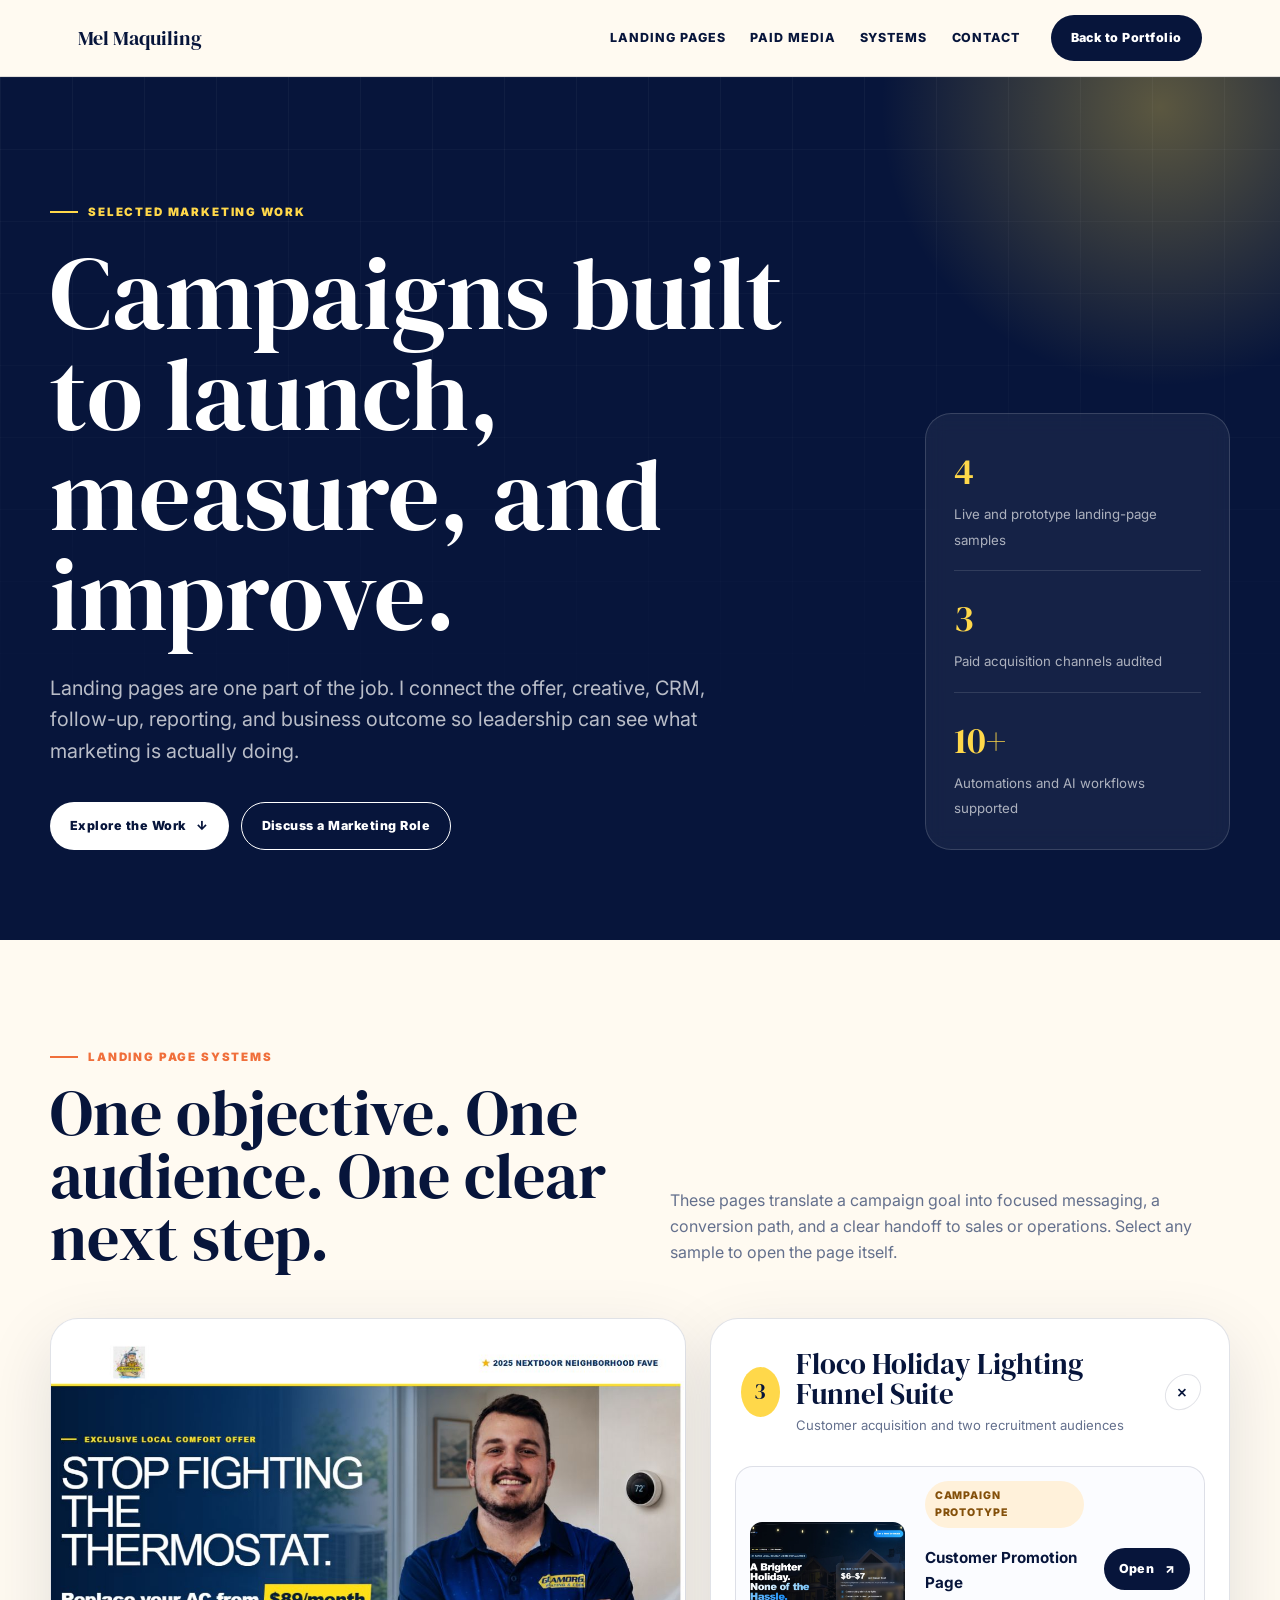
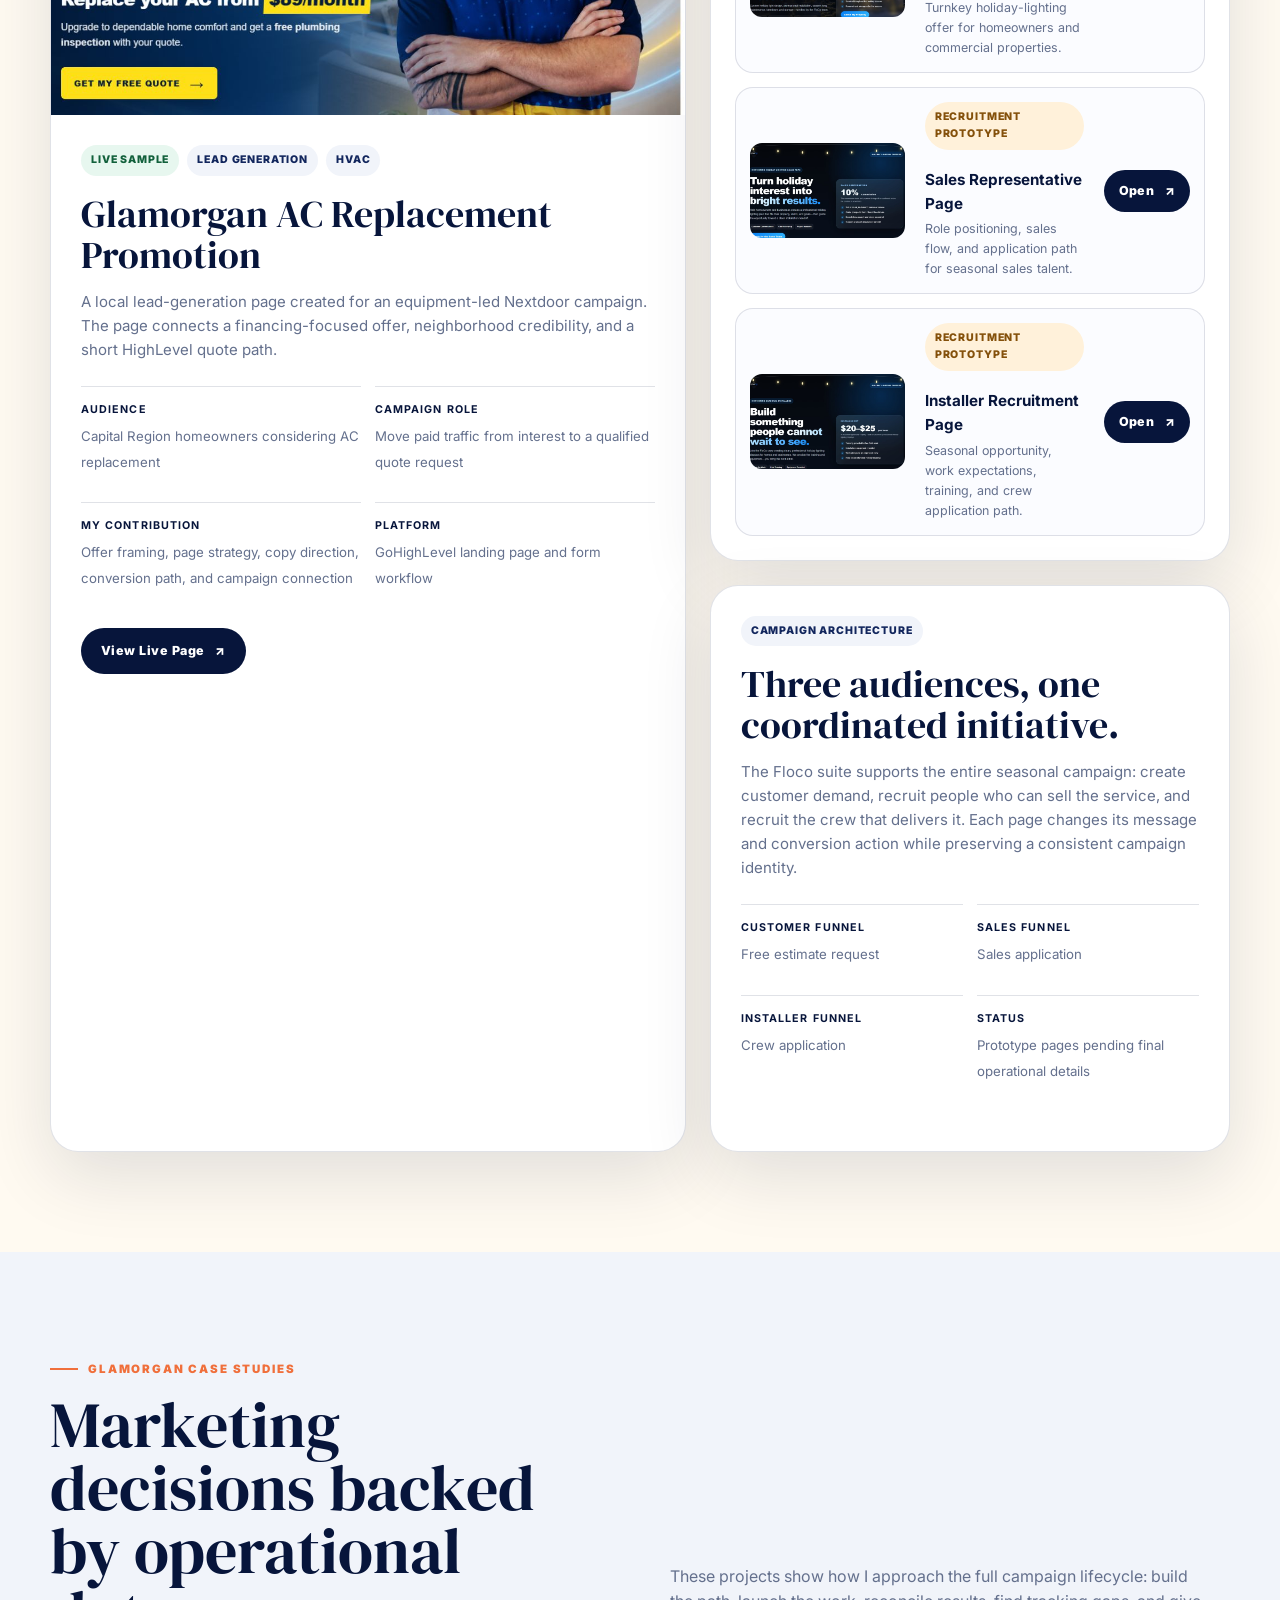
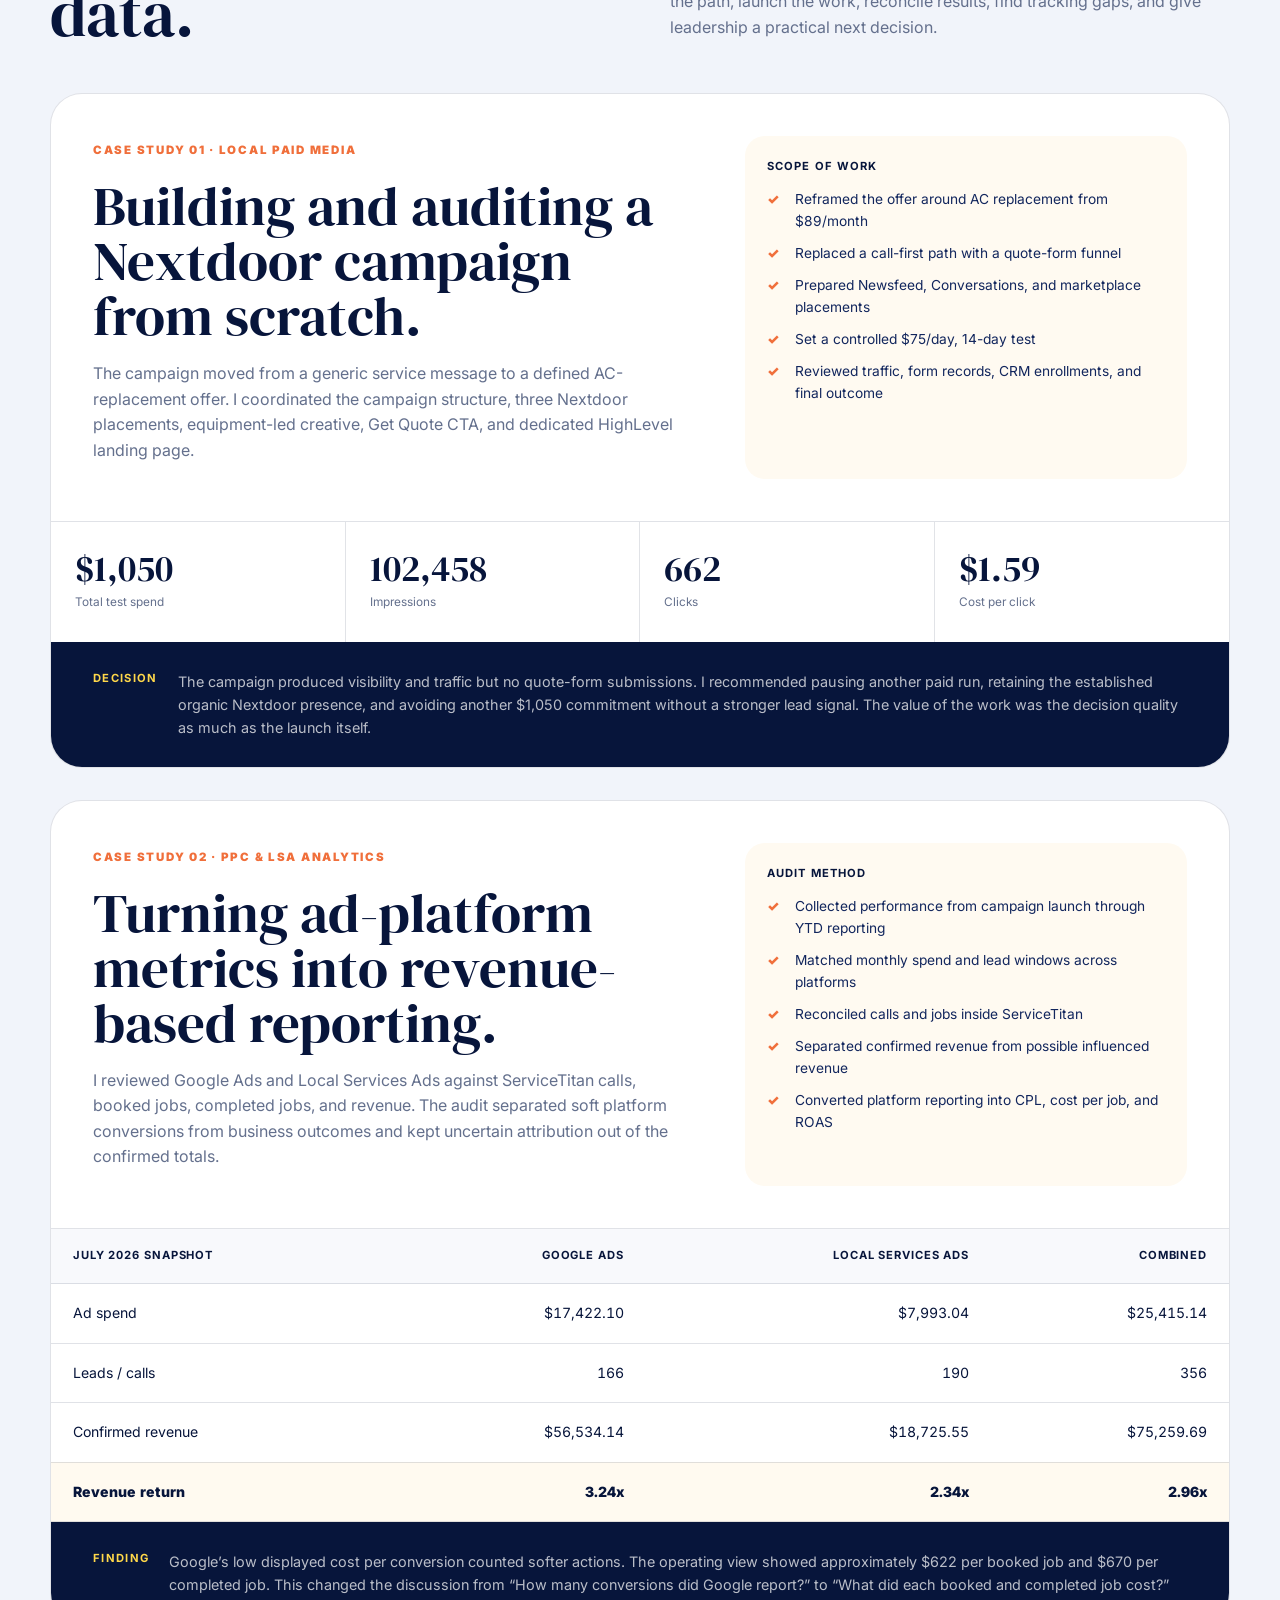
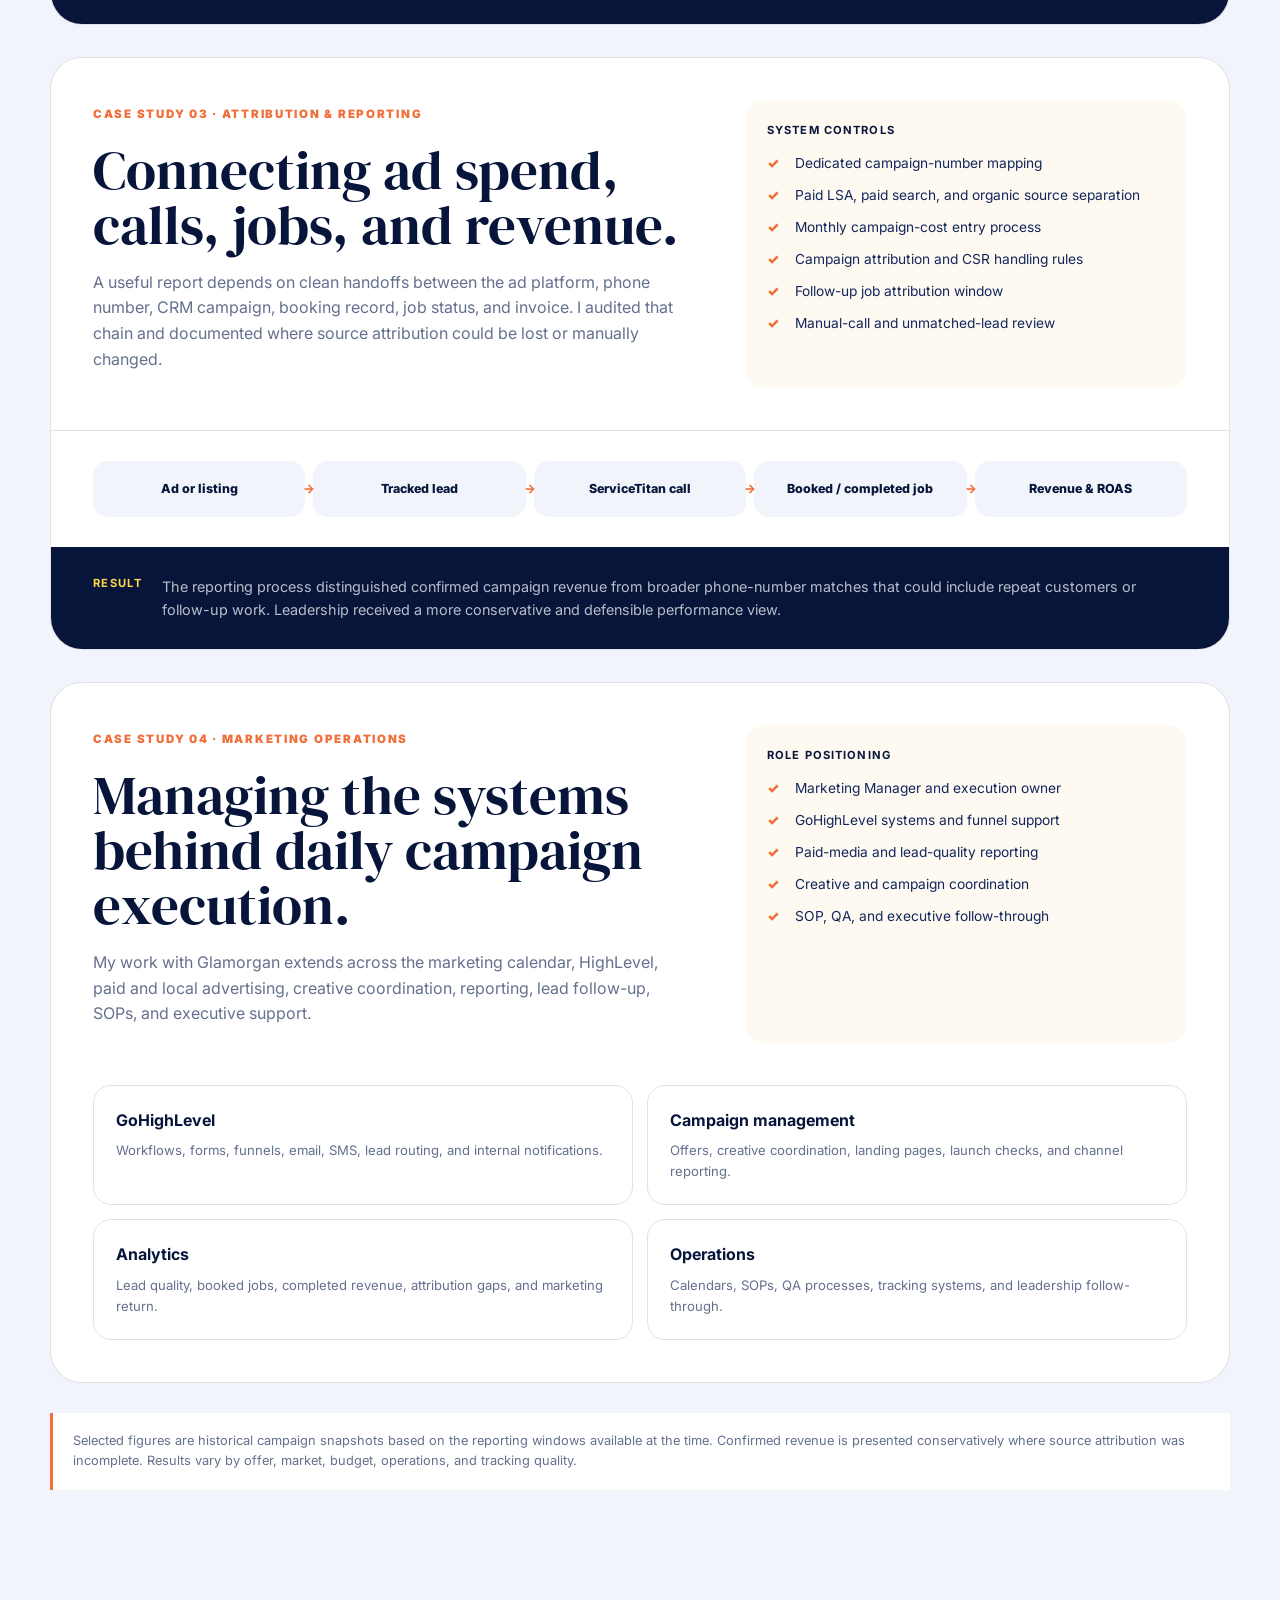
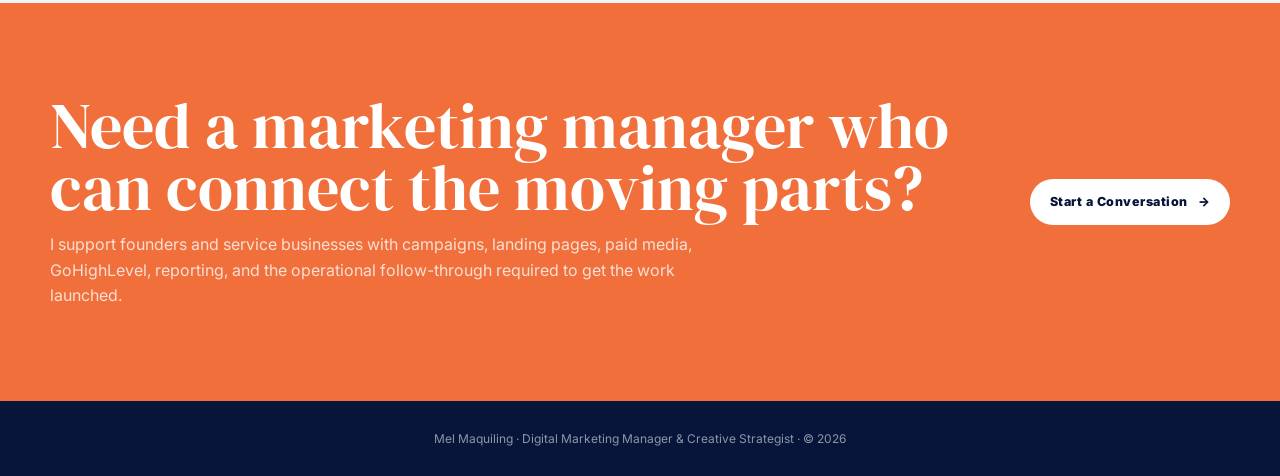
==== case-studies.html @ 983ccc5b "Add landing page and campaign case studies" ====
<!doctype html>
<html lang="en">
<head>
  <meta charset="utf-8">
  <meta name="viewport" content="width=device-width,initial-scale=1">
  <title>Marketing Case Studies — Mel Maquiling</title>
  <meta name="description" content="Landing pages, paid-media audits, marketing attribution, GoHighLevel systems, and campaign operations by Digital Marketing Manager Mel Maquiling.">
  <meta name="theme-color" content="#07153b">
  <link rel="preconnect" href="https://fonts.googleapis.com">
  <link rel="preconnect" href="https://fonts.gstatic.com" crossorigin>
  <link href="https://fonts.googleapis.com/css2?family=DM+Serif+Display&family=Inter:wght@400;600;700;800;900&display=swap" rel="stylesheet">
  <link rel="stylesheet" href="case-studies.css">
</head>
<body>
  <a class="skip-link" href="#main">Skip to case studies</a>
  <header class="site-header">
    <nav class="nav" aria-label="Primary navigation">
      <a class="brand" href="index.html">Mel Maquiling</a>
      <div class="nav-links">
        <a href="#landing-pages">Landing Pages</a>
        <a href="#paid-media">Paid Media</a>
        <a href="#systems">Systems</a>
        <a href="index.html#contact">Contact</a>
      </div>
      <a class="nav-cta" href="index.html">Back to Portfolio</a>
    </nav>
  </header>

  <main id="main">
    <section class="hero">
      <div class="hero-inner">
        <div>
          <span class="eyebrow">Selected Marketing Work</span>
          <h1>Campaigns built to launch, measure, and improve.</h1>
          <p class="hero-lead">Landing pages are one part of the job. I connect the offer, creative, CRM, follow-up, reporting, and business outcome so leadership can see what marketing is actually doing.</p>
          <div class="hero-actions">
            <a class="button button-light" href="#landing-pages">Explore the Work <span aria-hidden="true">↓</span></a>
            <a class="button button-outline" href="mailto:melmaquilingva@gmail.com?subject=Marketing%20Manager%20Opportunity">Discuss a Marketing Role</a>
          </div>
        </div>
        <aside class="hero-proof" aria-label="Portfolio overview">
          <div class="proof-item"><b>4</b><span>Live and prototype landing-page samples</span></div>
          <div class="proof-item"><b>3</b><span>Paid acquisition channels audited</span></div>
          <div class="proof-item"><b>10+</b><span>Automations and AI workflows supported</span></div>
        </aside>
      </div>
    </section>

    <section class="section" id="landing-pages">
      <div class="section-inner">
        <div class="section-head reveal">
          <div>
            <span class="eyebrow">Landing Page Systems</span>
            <h2>One objective. One audience. One clear next step.</h2>
          </div>
          <p>These pages translate a campaign goal into focused messaging, a conversion path, and a clear handoff to sales or operations. Select any sample to open the page itself.</p>
        </div>

        <div class="landing-grid">
          <article class="project-card reveal">
            <div class="project-image"><img src="assets/case-studies/glamorgan-ac-replacement.png" alt="Preview of the Glamorgan AC replacement promotional landing page"></div>
            <div class="project-body">
              <div class="tag-row"><span class="tag live">Live sample</span><span class="tag">Lead generation</span><span class="tag">HVAC</span></div>
              <h3>Glamorgan AC Replacement Promotion</h3>
              <p>A local lead-generation page created for an equipment-led Nextdoor campaign. The page connects a financing-focused offer, neighborhood credibility, and a short HighLevel quote path.</p>
              <div class="project-meta">
                <div class="meta-block"><b>Audience</b><span>Capital Region homeowners considering AC replacement</span></div>
                <div class="meta-block"><b>Campaign role</b><span>Move paid traffic from interest to a qualified quote request</span></div>
                <div class="meta-block"><b>My contribution</b><span>Offer framing, page strategy, copy direction, conversion path, and campaign connection</span></div>
                <div class="meta-block"><b>Platform</b><span>GoHighLevel landing page and form workflow</span></div>
              </div>
              <a class="button button-primary" href="https://promo.glamorgan-hvac.com/nextdoor-ac-replacement-page" target="_blank" rel="noopener noreferrer">View Live Page <span aria-hidden="true">↗</span></a>
            </div>
          </article>

          <div>
            <details class="floco-suite reveal" open>
              <summary>
                <div class="suite-title"><span class="suite-number">3</span><div><h3>Floco Holiday Lighting Funnel Suite</h3><p>Customer acquisition and two recruitment audiences</p></div></div>
                <span class="suite-toggle" aria-hidden="true">+</span>
              </summary>
              <div class="suite-pages">
                <article class="suite-page">
                  <img src="assets/case-studies/floco-customer.png" alt="Preview of Floco customer holiday lighting landing page">
                  <div><div class="tag-row"><span class="tag prototype">Campaign prototype</span></div><h4>Customer Promotion Page</h4><p>Turnkey holiday-lighting offer for homeowners and commercial properties.</p></div>
                  <a class="button button-primary" href="https://go.flocoepoxy.com/holiday-lights-page" target="_blank" rel="noopener noreferrer" aria-label="Open Floco customer promotion page">Open <span aria-hidden="true">↗</span></a>
                </article>
                <article class="suite-page">
                  <img src="assets/case-studies/floco-sales.png" alt="Preview of Floco holiday lighting sales recruitment page">
                  <div><div class="tag-row"><span class="tag prototype">Recruitment prototype</span></div><h4>Sales Representative Page</h4><p>Role positioning, sales flow, and application path for seasonal sales talent.</p></div>
                  <a class="button button-primary" href="https://go.flocoepoxy.com/holiday-lights-sales-rep-page" target="_blank" rel="noopener noreferrer" aria-label="Open Floco sales representative page">Open <span aria-hidden="true">↗</span></a>
                </article>
                <article class="suite-page">
                  <img src="assets/case-studies/floco-installer.png" alt="Preview of Floco holiday lighting installer recruitment page">
                  <div><div class="tag-row"><span class="tag prototype">Recruitment prototype</span></div><h4>Installer Recruitment Page</h4><p>Seasonal opportunity, work expectations, training, and crew application path.</p></div>
                  <a class="button button-primary" href="https://go.flocoepoxy.com/holiday-lights-installer-page" target="_blank" rel="noopener noreferrer" aria-label="Open Floco installer recruitment page">Open <span aria-hidden="true">↗</span></a>
                </article>
              </div>
            </details>

            <article class="project-card reveal" style="margin-top:24px">
              <div class="project-body">
                <div class="tag-row"><span class="tag">Campaign architecture</span></div>
                <h3>Three audiences, one coordinated initiative.</h3>
                <p>The Floco suite supports the entire seasonal campaign: create customer demand, recruit people who can sell the service, and recruit the crew that delivers it. Each page changes its message and conversion action while preserving a consistent campaign identity.</p>
                <div class="project-meta">
                  <div class="meta-block"><b>Customer funnel</b><span>Free estimate request</span></div>
                  <div class="meta-block"><b>Sales funnel</b><span>Sales application</span></div>
                  <div class="meta-block"><b>Installer funnel</b><span>Crew application</span></div>
                  <div class="meta-block"><b>Status</b><span>Prototype pages pending final operational details</span></div>
                </div>
              </div>
            </article>
          </div>
        </div>
      </div>
    </section>

    <section class="section case-section" id="paid-media">
      <div class="section-inner">
        <div class="section-head reveal">
          <div><span class="eyebrow">Glamorgan Case Studies</span><h2>Marketing decisions backed by operational data.</h2></div>
          <p>These projects show how I approach the full campaign lifecycle: build the path, launch the work, reconcile results, find tracking gaps, and give leadership a practical next decision.</p>
        </div>

        <div class="case-stack">
          <article class="case-study reveal">
            <div class="case-top">
              <div><span class="case-index">Case Study 01 · Local Paid Media</span><h3>Building and auditing a Nextdoor campaign from scratch.</h3><p>The campaign moved from a generic service message to a defined AC-replacement offer. I coordinated the campaign structure, three Nextdoor placements, equipment-led creative, Get Quote CTA, and dedicated HighLevel landing page.</p></div>
              <aside class="case-role"><b>Scope of work</b><ul class="check-list"><li>Reframed the offer around AC replacement from $89/month</li><li>Replaced a call-first path with a quote-form funnel</li><li>Prepared Newsfeed, Conversations, and marketplace placements</li><li>Set a controlled $75/day, 14-day test</li><li>Reviewed traffic, form records, CRM enrollments, and final outcome</li></ul></aside>
            </div>
            <div class="metric-grid" aria-label="Nextdoor campaign results"><div class="metric"><b>$1,050</b><span>Total test spend</span></div><div class="metric"><b>102,458</b><span>Impressions</span></div><div class="metric"><b>662</b><span>Clicks</span></div><div class="metric"><b>$1.59</b><span>Cost per click</span></div></div>
            <div class="outcome"><strong>Decision</strong><p>The campaign produced visibility and traffic but no quote-form submissions. I recommended pausing another paid run, retaining the established organic Nextdoor presence, and avoiding another $1,050 commitment without a stronger lead signal. The value of the work was the decision quality as much as the launch itself.</p></div>
          </article>

          <article class="case-study reveal">
            <div class="case-top">
              <div><span class="case-index">Case Study 02 · PPC &amp; LSA Analytics</span><h3>Turning ad-platform metrics into revenue-based reporting.</h3><p>I reviewed Google Ads and Local Services Ads against ServiceTitan calls, booked jobs, completed jobs, and revenue. The audit separated soft platform conversions from business outcomes and kept uncertain attribution out of the confirmed totals.</p></div>
              <aside class="case-role"><b>Audit method</b><ul class="check-list"><li>Collected performance from campaign launch through YTD reporting</li><li>Matched monthly spend and lead windows across platforms</li><li>Reconciled calls and jobs inside ServiceTitan</li><li>Separated confirmed revenue from possible influenced revenue</li><li>Converted platform reporting into CPL, cost per job, and ROAS</li></ul></aside>
            </div>
            <div class="data-table-wrap">
              <table class="data-table">
                <caption style="position:absolute;left:-9999px">Verified July 2026 paid media snapshot</caption>
                <thead><tr><th>July 2026 snapshot</th><th>Google Ads</th><th>Local Services Ads</th><th>Combined</th></tr></thead>
                <tbody><tr><td>Ad spend</td><td>$17,422.10</td><td>$7,993.04</td><td>$25,415.14</td></tr><tr><td>Leads / calls</td><td>166</td><td>190</td><td>356</td></tr><tr><td>Confirmed revenue</td><td>$56,534.14</td><td>$18,725.55</td><td>$75,259.69</td></tr><tr><td>Revenue return</td><td>3.24x</td><td>2.34x</td><td>2.96x</td></tr></tbody>
              </table>
            </div>
            <div class="outcome"><strong>Finding</strong><p>Google’s low displayed cost per conversion counted softer actions. The operating view showed approximately $622 per booked job and $670 per completed job. This changed the discussion from “How many conversions did Google report?” to “What did each booked and completed job cost?”</p></div>
          </article>

          <article class="case-study reveal" id="systems">
            <div class="case-top">
              <div><span class="case-index">Case Study 03 · Attribution &amp; Reporting</span><h3>Connecting ad spend, calls, jobs, and revenue.</h3><p>A useful report depends on clean handoffs between the ad platform, phone number, CRM campaign, booking record, job status, and invoice. I audited that chain and documented where source attribution could be lost or manually changed.</p></div>
              <aside class="case-role"><b>System controls</b><ul class="check-list"><li>Dedicated campaign-number mapping</li><li>Paid LSA, paid search, and organic source separation</li><li>Monthly campaign-cost entry process</li><li>Campaign attribution and CSR handling rules</li><li>Follow-up job attribution window</li><li>Manual-call and unmatched-lead review</li></ul></aside>
            </div>
            <div class="flow" aria-label="Marketing attribution flow"><div class="flow-step">Ad or listing</div><div class="flow-step">Tracked lead</div><div class="flow-step">ServiceTitan call</div><div class="flow-step">Booked / completed job</div><div class="flow-step">Revenue &amp; ROAS</div></div>
            <div class="outcome"><strong>Result</strong><p>The reporting process distinguished confirmed campaign revenue from broader phone-number matches that could include repeat customers or follow-up work. Leadership received a more conservative and defensible performance view.</p></div>
          </article>

          <article class="case-study reveal">
            <div class="case-top">
              <div><span class="case-index">Case Study 04 · Marketing Operations</span><h3>Managing the systems behind daily campaign execution.</h3><p>My work with Glamorgan extends across the marketing calendar, HighLevel, paid and local advertising, creative coordination, reporting, lead follow-up, SOPs, and executive support.</p></div>
              <aside class="case-role"><b>Role positioning</b><ul class="check-list"><li>Marketing Manager and execution owner</li><li>GoHighLevel systems and funnel support</li><li>Paid-media and lead-quality reporting</li><li>Creative and campaign coordination</li><li>SOP, QA, and executive follow-through</li></ul></aside>
            </div>
            <div class="ops-grid"><div class="ops-card"><b>GoHighLevel</b><p>Workflows, forms, funnels, email, SMS, lead routing, and internal notifications.</p></div><div class="ops-card"><b>Campaign management</b><p>Offers, creative coordination, landing pages, launch checks, and channel reporting.</p></div><div class="ops-card"><b>Analytics</b><p>Lead quality, booked jobs, completed revenue, attribution gaps, and marketing return.</p></div><div class="ops-card"><b>Operations</b><p>Calendars, SOPs, QA processes, tracking systems, and leadership follow-through.</p></div></div>
          </article>
        </div>

        <p class="note">Selected figures are historical campaign snapshots based on the reporting windows available at the time. Confirmed revenue is presented conservatively where source attribution was incomplete. Results vary by offer, market, budget, operations, and tracking quality.</p>
      </div>
    </section>

    <section class="contact">
      <div class="contact-inner"><div><h2>Need a marketing manager who can connect the moving parts?</h2><p>I support founders and service businesses with campaigns, landing pages, paid media, GoHighLevel, reporting, and the operational follow-through required to get the work launched.</p></div><a class="button button-light" href="mailto:melmaquilingva@gmail.com?subject=Digital%20Marketing%20Opportunity">Start a Conversation <span aria-hidden="true">→</span></a></div>
    </section>
  </main>

  <footer>Mel Maquiling · Digital Marketing Manager &amp; Creative Strategist · © 2026</footer>
  <script>
    const observer = new IntersectionObserver(entries => entries.forEach(entry => {
      if (entry.isIntersecting) { entry.target.classList.add('visible'); observer.unobserve(entry.target); }
    }), { threshold: .08 });
    document.querySelectorAll('.reveal').forEach(element => observer.observe(element));
  </script>
</body>
</html>
---- case-studies.css ----
:root{
  --ink:#07153b;
  --ink-2:#12265d;
  --cream:#fffaf1;
  --paper:#ffffff;
  --orange:#f06f3b;
  --yellow:#ffd84a;
  --muted:#64708d;
  --line:rgba(7,21,59,.12);
  --shadow:0 24px 70px rgba(7,21,59,.12);
  --max:1180px;
}
*{box-sizing:border-box}
html{scroll-behavior:smooth}
body{margin:0;background:var(--cream);color:var(--ink);font-family:Inter,Arial,sans-serif;line-height:1.6}
a{color:inherit;text-decoration:none}
img{display:block;max-width:100%}
.skip-link{position:fixed;top:12px;left:12px;z-index:1000;padding:10px 14px;background:#fff;color:var(--ink);transform:translateY(-160%)}
.skip-link:focus{transform:none}
.site-header{position:sticky;top:0;z-index:50;background:rgba(255,250,241,.92);backdrop-filter:blur(18px);border-bottom:1px solid var(--line)}
.nav{max-width:var(--max);min-height:76px;margin:auto;padding:0 28px;display:flex;align-items:center;gap:30px}
.brand{font-family:"DM Serif Display",Georgia,serif;font-size:1.25rem;white-space:nowrap}
.nav-links{display:flex;align-items:center;gap:24px;margin-left:auto;font-size:.78rem;font-weight:800;letter-spacing:.08em;text-transform:uppercase}
.nav-links a{position:relative;padding:28px 0}
.nav-links a::after{content:"";position:absolute;left:0;right:100%;bottom:21px;height:2px;background:var(--orange);transition:right .25s ease}
.nav-links a:hover::after,.nav-links a:focus-visible::after{right:0}
.nav-cta,.button{display:inline-flex;align-items:center;justify-content:center;gap:10px;border-radius:999px;padding:13px 20px;font-size:.78rem;font-weight:850;letter-spacing:.04em;transition:transform .2s ease,box-shadow .2s ease,background .2s ease}
.nav-cta,.button-primary{background:var(--ink);color:#fff}
.nav-cta:hover,.button:hover{transform:translateY(-2px);box-shadow:0 10px 24px rgba(7,21,59,.18)}
.button-light{background:#fff;color:var(--ink)}
.button-outline{border:1px solid currentColor}
.hero{position:relative;overflow:hidden;background:var(--ink);color:#fff;padding:118px 28px 90px}
.hero::before{content:"";position:absolute;width:580px;height:580px;border-radius:50%;right:-170px;top:-260px;background:radial-gradient(circle,var(--yellow),rgba(255,216,74,0) 68%);opacity:.34}
.hero::after{content:"";position:absolute;inset:0;background:linear-gradient(90deg,rgba(255,255,255,.04) 1px,transparent 1px),linear-gradient(rgba(255,255,255,.035) 1px,transparent 1px);background-size:72px 72px;mask-image:linear-gradient(to bottom,#000,transparent 84%);pointer-events:none}
.hero-inner{position:relative;z-index:1;max-width:var(--max);margin:auto;display:grid;grid-template-columns:minmax(0,1.45fr) minmax(300px,.55fr);gap:70px;align-items:end}
.eyebrow{display:inline-flex;align-items:center;gap:10px;color:var(--orange);font-size:.72rem;font-weight:900;letter-spacing:.16em;text-transform:uppercase}
.eyebrow::before{content:"";width:28px;height:2px;background:currentColor}
.hero .eyebrow{color:var(--yellow)}
h1,h2,h3,p{margin-top:0}
h1,h2{font-family:"DM Serif Display",Georgia,serif;font-weight:400;line-height:.98}
h1{font-size:clamp(3.5rem,8vw,7.2rem);max-width:890px;margin:22px 0 28px}
.hero-lead{max-width:720px;color:rgba(255,255,255,.72);font-size:clamp(1rem,1.8vw,1.24rem)}
.hero-actions{display:flex;flex-wrap:wrap;gap:12px;margin-top:34px}
.hero-proof{border:1px solid rgba(255,255,255,.15);border-radius:26px;padding:28px;background:rgba(255,255,255,.06);backdrop-filter:blur(10px)}
.proof-item{padding:18px 0;border-bottom:1px solid rgba(255,255,255,.12)}
.proof-item:first-child{padding-top:0}.proof-item:last-child{border:0;padding-bottom:0}
.proof-item b{display:block;font-family:"DM Serif Display",Georgia,serif;font-size:2.3rem;color:var(--yellow);font-weight:400}
.proof-item span{color:rgba(255,255,255,.65);font-size:.83rem}
.section{padding:100px 28px}
.section-inner{max-width:var(--max);margin:auto}
.section-head{display:grid;grid-template-columns:1fr 1fr;gap:60px;align-items:end;margin-bottom:48px}
.section-head h2{font-size:clamp(2.7rem,5vw,5rem);margin:16px 0 0}
.section-head p{color:var(--muted);max-width:540px;margin:0 0 5px}
.landing-grid{display:grid;grid-template-columns:1.1fr .9fr;gap:24px}
.project-card{overflow:hidden;border:1px solid var(--line);border-radius:28px;background:var(--paper);box-shadow:var(--shadow)}
.project-image{position:relative;aspect-ratio:16/10;overflow:hidden;background:#dde3ee}
.project-image img{width:100%;height:100%;object-fit:cover;object-position:top center;transition:transform .55s ease}
.project-card:hover .project-image img{transform:scale(1.025)}
.project-body{padding:30px}
.tag-row{display:flex;flex-wrap:wrap;gap:8px;margin-bottom:18px}
.tag{display:inline-flex;align-items:center;border-radius:999px;padding:7px 10px;background:#f1f4fa;color:var(--ink-2);font-size:.66rem;font-weight:850;letter-spacing:.08em;text-transform:uppercase}
.tag.live{background:#e7f7ef;color:#11603b}.tag.prototype{background:#fff1da;color:#84500a}
.project-body h3{font-family:"DM Serif Display",Georgia,serif;font-size:clamp(1.7rem,3vw,2.5rem);font-weight:400;line-height:1.06;margin-bottom:14px}
.project-body p{color:var(--muted);font-size:.94rem}
.project-meta{display:grid;grid-template-columns:1fr 1fr;gap:14px;margin:24px 0}
.meta-block{padding:14px 0;border-top:1px solid var(--line)}
.meta-block b{display:block;font-size:.67rem;letter-spacing:.1em;text-transform:uppercase;margin-bottom:5px}.meta-block span{font-size:.83rem;color:var(--muted)}
.floco-suite{border:1px solid var(--line);border-radius:28px;background:#fff;overflow:hidden;box-shadow:var(--shadow)}
.floco-suite summary{list-style:none;cursor:pointer;padding:30px;display:flex;align-items:center;justify-content:space-between;gap:20px}
.floco-suite summary::-webkit-details-marker{display:none}
.suite-title{display:flex;align-items:center;gap:16px}
.suite-number{width:50px;height:50px;border-radius:50%;display:grid;place-items:center;background:var(--yellow);font-family:"DM Serif Display",Georgia,serif;font-size:1.35rem}
.suite-title h3{font-family:"DM Serif Display",Georgia,serif;font-size:1.8rem;font-weight:400;line-height:1.05;margin:0}.suite-title p{color:var(--muted);font-size:.82rem;margin:5px 0 0}
.suite-toggle{width:40px;height:40px;display:grid;place-items:center;border:1px solid var(--line);border-radius:50%;font-size:1.3rem;transition:transform .25s ease}
.floco-suite[open] .suite-toggle{transform:rotate(45deg)}
.suite-pages{padding:0 24px 24px;display:grid;gap:14px}
.suite-page{display:grid;grid-template-columns:155px 1fr auto;gap:20px;align-items:center;padding:14px;border:1px solid var(--line);border-radius:18px;background:#fbfcff}
.suite-page img{width:155px;height:95px;object-fit:cover;object-position:top;border-radius:12px}
.suite-page h4{margin:0 0 3px;font-size:.95rem}.suite-page p{margin:0;color:var(--muted);font-size:.78rem}
.suite-page .button{white-space:nowrap;padding:11px 15px}
.case-section{background:#f1f4fa}
.case-stack{display:grid;gap:32px}
.case-study{border-radius:32px;background:#fff;border:1px solid var(--line);overflow:hidden}
.case-top{padding:42px;display:grid;grid-template-columns:1.15fr .85fr;gap:54px}
.case-index{color:var(--orange);font-size:.72rem;font-weight:900;letter-spacing:.15em;text-transform:uppercase}
.case-top h3{font-family:"DM Serif Display",Georgia,serif;font-size:clamp(2.2rem,4.3vw,4rem);font-weight:400;line-height:1;margin:16px 0 18px}
.case-top p{color:var(--muted)}
.case-role{padding:22px;border-radius:20px;background:var(--cream)}
.case-role b{display:block;margin-bottom:12px;font-size:.7rem;letter-spacing:.1em;text-transform:uppercase}
.check-list{margin:0;padding:0;list-style:none;display:grid;gap:10px;color:var(--ink-2);font-size:.86rem}
.check-list li{display:grid;grid-template-columns:20px 1fr;gap:8px}.check-list li::before{content:"✓";color:var(--orange);font-weight:900}
.metric-grid{display:grid;grid-template-columns:repeat(4,1fr);border-top:1px solid var(--line)}
.metric{padding:28px 24px;border-right:1px solid var(--line)}.metric:last-child{border:0}
.metric b{display:block;font-family:"DM Serif Display",Georgia,serif;font-size:2.25rem;font-weight:400;line-height:1.05}.metric span{color:var(--muted);font-size:.74rem}
.outcome{padding:28px 42px;background:var(--ink);color:#fff;display:grid;grid-template-columns:auto 1fr;gap:20px;align-items:start}
.outcome strong{color:var(--yellow);font-size:.7rem;letter-spacing:.12em;text-transform:uppercase}.outcome p{margin:0;color:rgba(255,255,255,.72);font-size:.9rem}
.data-table-wrap{overflow-x:auto;border-top:1px solid var(--line)}
.data-table{width:100%;border-collapse:collapse;min-width:700px}
.data-table th,.data-table td{padding:18px 22px;text-align:right;border-bottom:1px solid var(--line);font-variant-numeric:tabular-nums}
.data-table th:first-child,.data-table td:first-child{text-align:left}.data-table th{background:#f8f9fc;font-size:.7rem;letter-spacing:.08em;text-transform:uppercase}.data-table td{font-size:.88rem}.data-table tr:last-child td{font-weight:850;background:#fffaf0}
.flow{display:grid;grid-template-columns:repeat(5,1fr);gap:8px;padding:30px 42px;border-top:1px solid var(--line)}
.flow-step{position:relative;padding:18px 16px;border-radius:15px;background:#f1f4fa;font-size:.78rem;font-weight:800;text-align:center}.flow-step:not(:last-child)::after{content:"→";position:absolute;right:-10px;top:50%;z-index:2;color:var(--orange);transform:translateY(-50%)}
.ops-grid{display:grid;grid-template-columns:repeat(2,1fr);gap:14px;padding:0 42px 42px}
.ops-card{padding:22px;border:1px solid var(--line);border-radius:18px}.ops-card b{display:block;margin-bottom:7px}.ops-card p{margin:0;color:var(--muted);font-size:.82rem}
.note{margin-top:30px;padding:18px 20px;border-left:3px solid var(--orange);background:#fff;color:var(--muted);font-size:.8rem}
.contact{background:var(--orange);color:#fff;padding:92px 28px}
.contact-inner{max-width:var(--max);margin:auto;display:grid;grid-template-columns:1fr auto;gap:36px;align-items:center}
.contact h2{font-size:clamp(2.7rem,5vw,5rem);margin:0 0 12px}.contact p{color:rgba(255,255,255,.78);margin:0;max-width:680px}
footer{padding:28px;background:var(--ink);color:rgba(255,255,255,.55);text-align:center;font-size:.75rem}
.reveal{opacity:0;transform:translateY(20px);transition:opacity .65s ease,transform .65s ease}.reveal.visible{opacity:1;transform:none}
@media (prefers-reduced-motion:reduce){html{scroll-behavior:auto}.reveal{opacity:1;transform:none;transition:none}.project-image img,.button,.suite-toggle{transition:none}}
@media(max-width:900px){
  .nav-links{display:none}.nav{min-height:68px}.nav-cta{margin-left:auto}
  .hero{padding-top:90px}.hero-inner,.section-head,.landing-grid,.case-top,.contact-inner{grid-template-columns:1fr}.hero-proof{display:grid;grid-template-columns:repeat(3,1fr)}.proof-item{border-bottom:0;border-right:1px solid rgba(255,255,255,.12);padding:0 18px}.proof-item:last-child{border:0}
  .metric-grid{grid-template-columns:repeat(2,1fr)}.metric:nth-child(2){border-right:0}.metric:nth-child(-n+2){border-bottom:1px solid var(--line)}
  .flow{grid-template-columns:1fr}.flow-step:not(:last-child)::after{content:"↓";right:auto;left:50%;top:auto;bottom:-17px;transform:translateX(-50%)}
  .contact-inner{align-items:start}.contact-inner .button{justify-self:start}
}
@media(max-width:620px){
  .nav{padding:0 18px}.nav-cta{padding:10px 14px}.hero,.section,.contact{padding-left:18px;padding-right:18px}.hero{padding-top:72px}
  h1{font-size:3.35rem}.hero-proof{grid-template-columns:1fr}.proof-item{border-right:0;border-bottom:1px solid rgba(255,255,255,.12);padding:15px 0}
  .section{padding-top:72px;padding-bottom:72px}.section-head{gap:20px;margin-bottom:32px}.project-body{padding:22px}.project-meta{grid-template-columns:1fr}
  .floco-suite summary{padding:22px}.suite-number{display:none}.suite-page{grid-template-columns:1fr}.suite-page img{width:100%;height:160px}.suite-page .button{justify-self:start}
  .case-top{padding:28px 22px;gap:24px}.metric-grid{grid-template-columns:1fr}.metric{border-right:0!important;border-bottom:1px solid var(--line)!important}.metric:last-child{border-bottom:0!important}.outcome{grid-template-columns:1fr;padding:24px 22px}.flow,.ops-grid{padding-left:22px;padding-right:22px}.ops-grid{grid-template-columns:1fr}
}
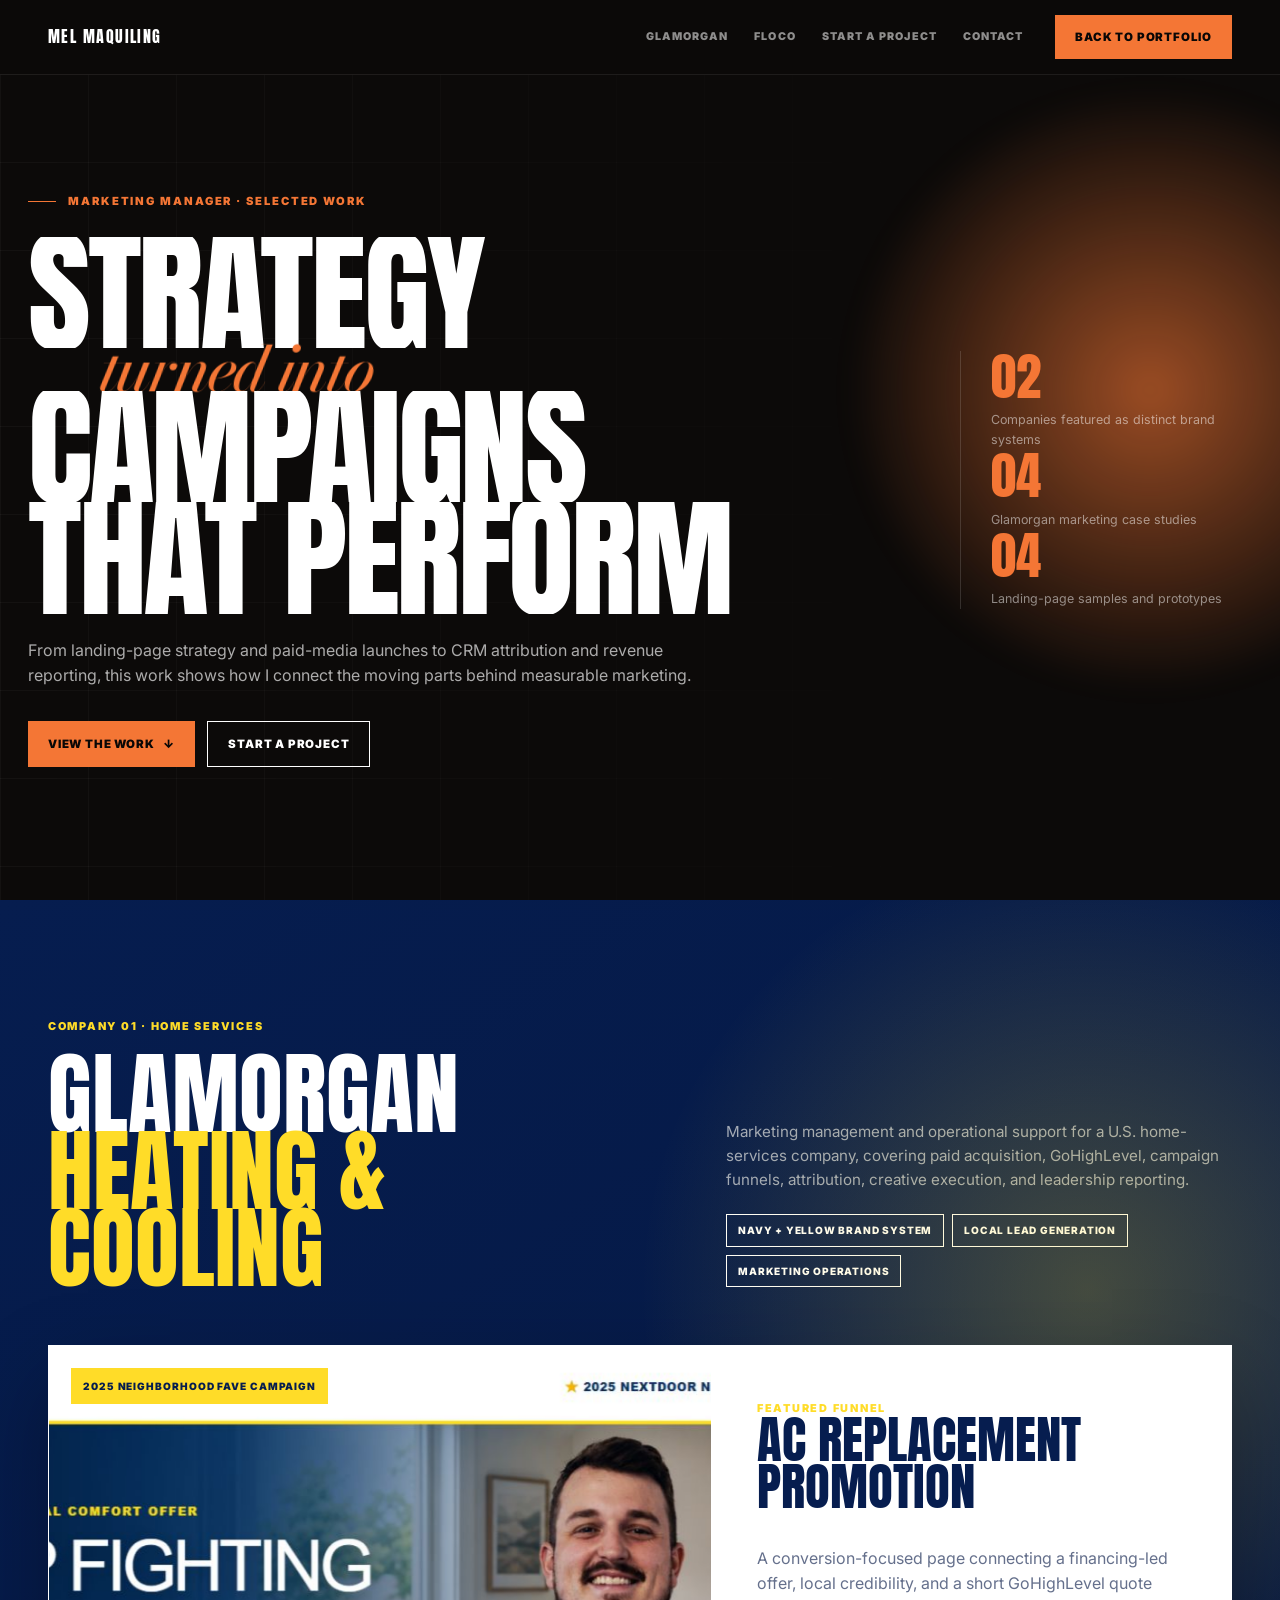
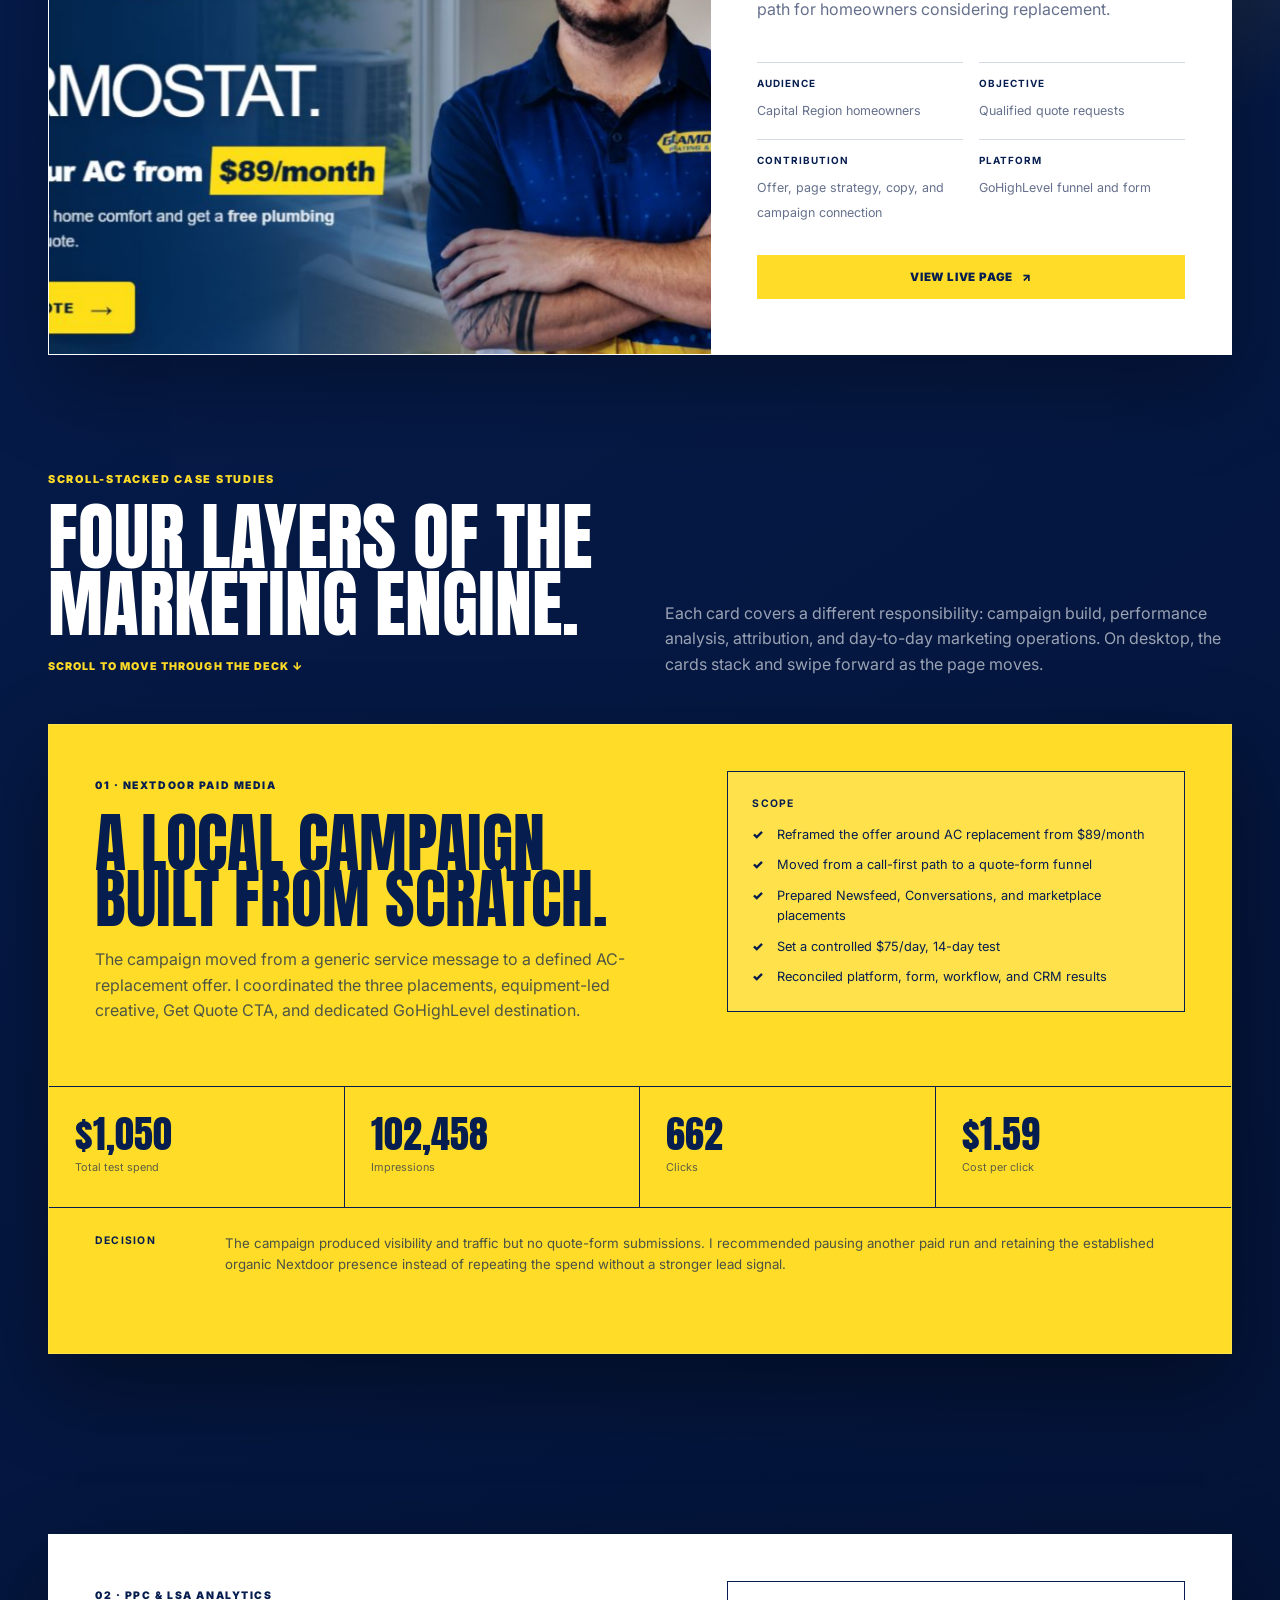
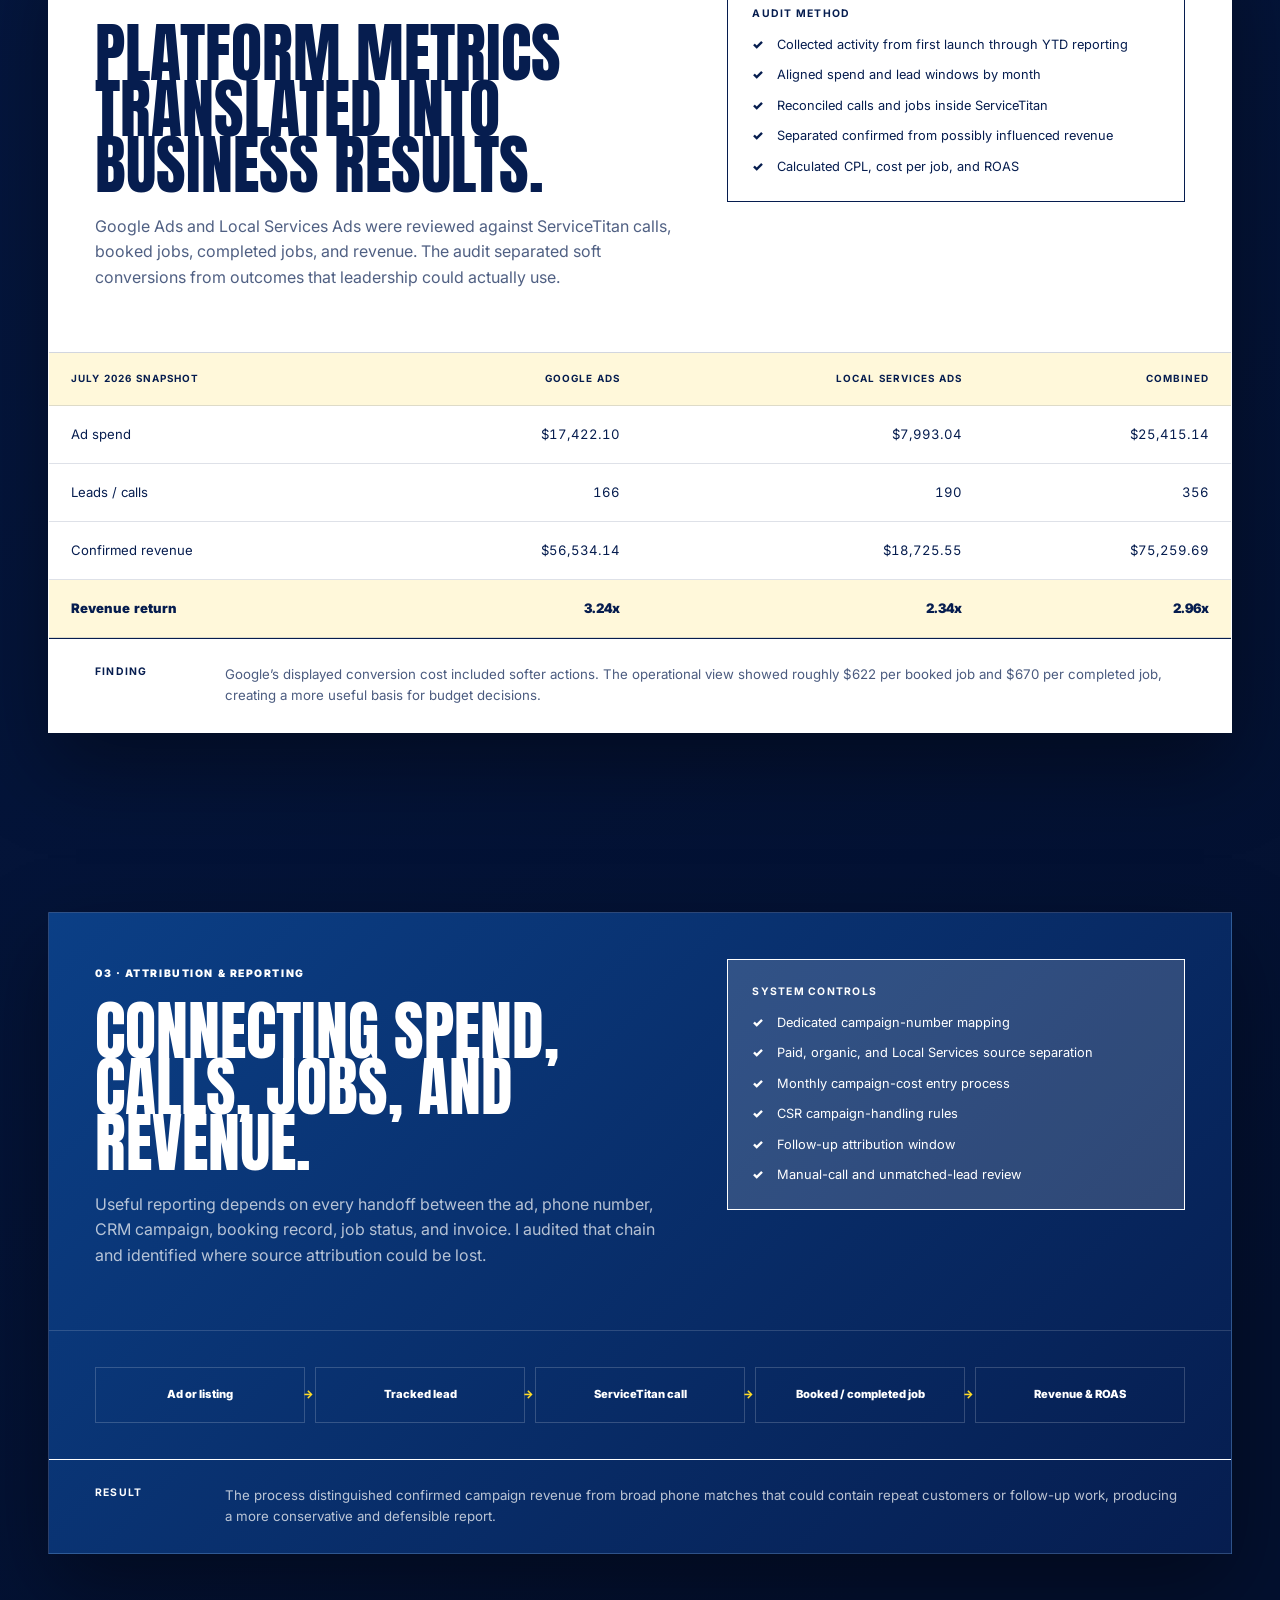
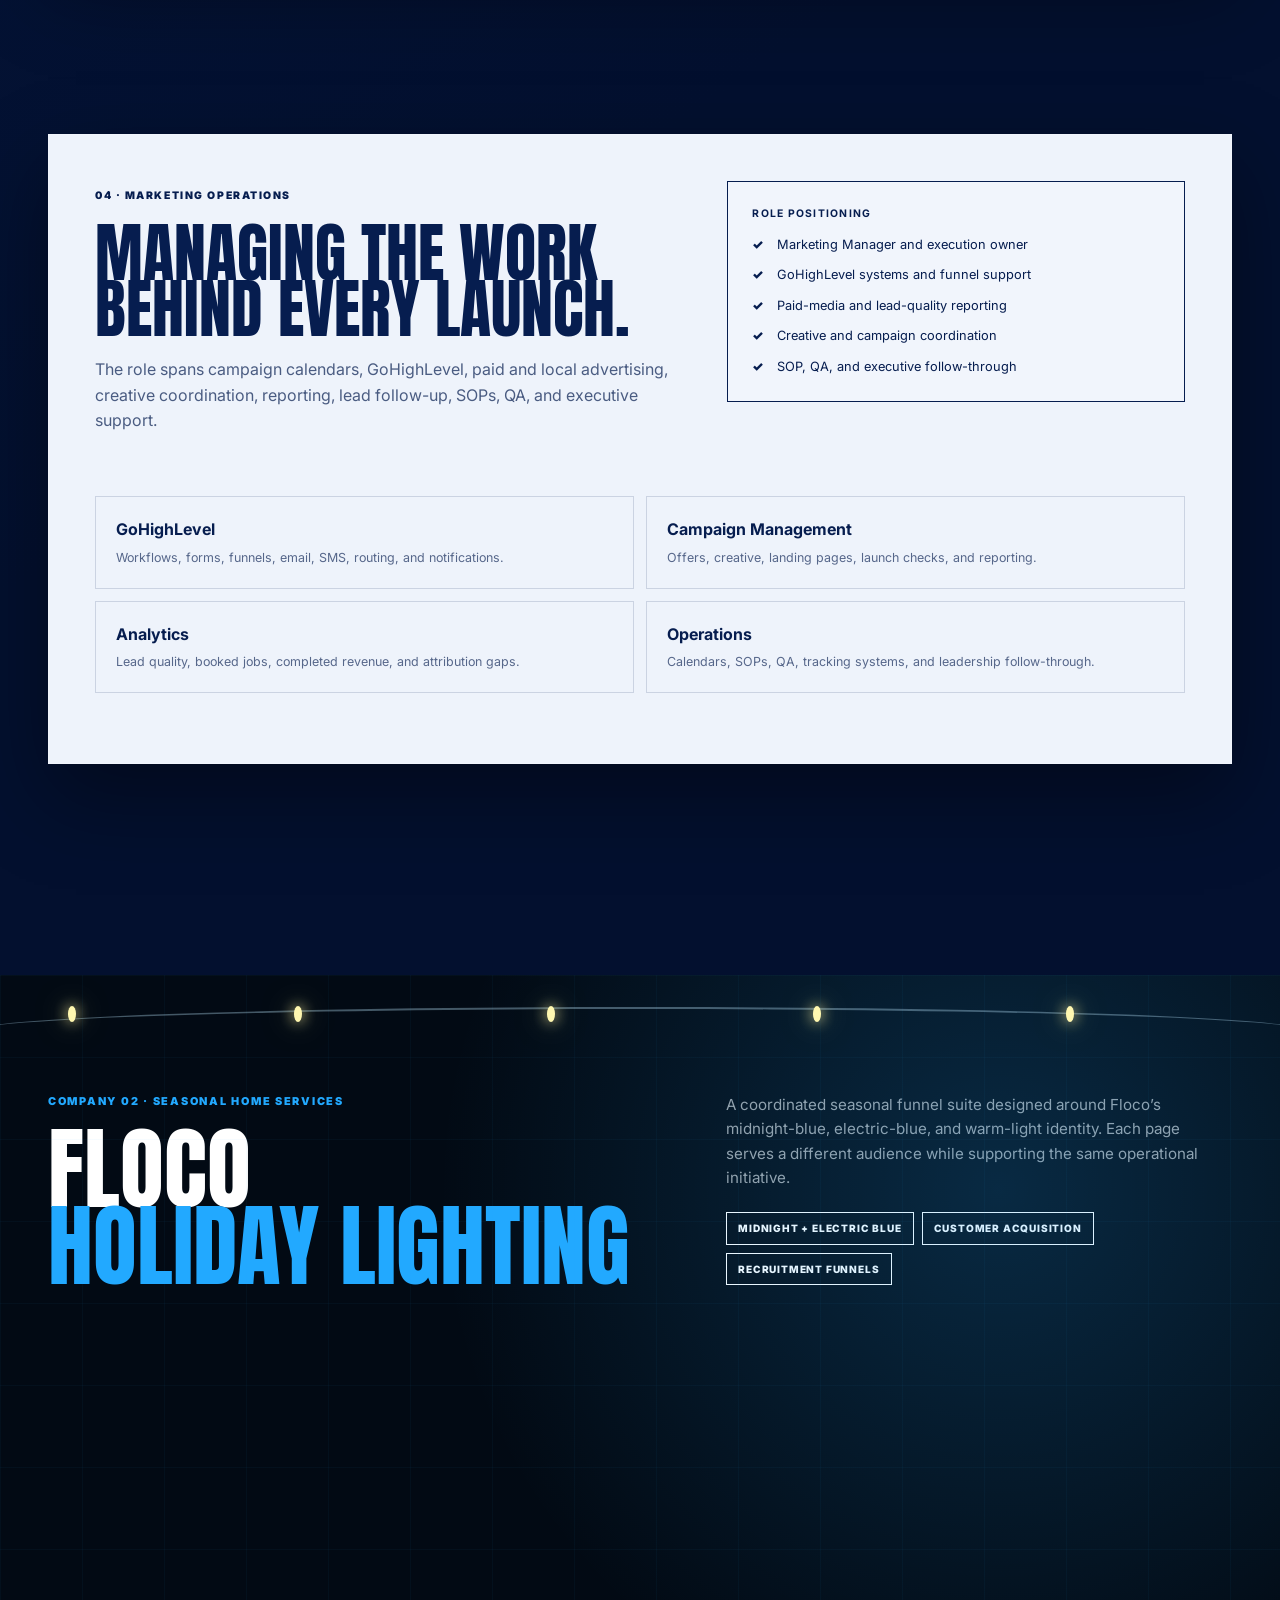
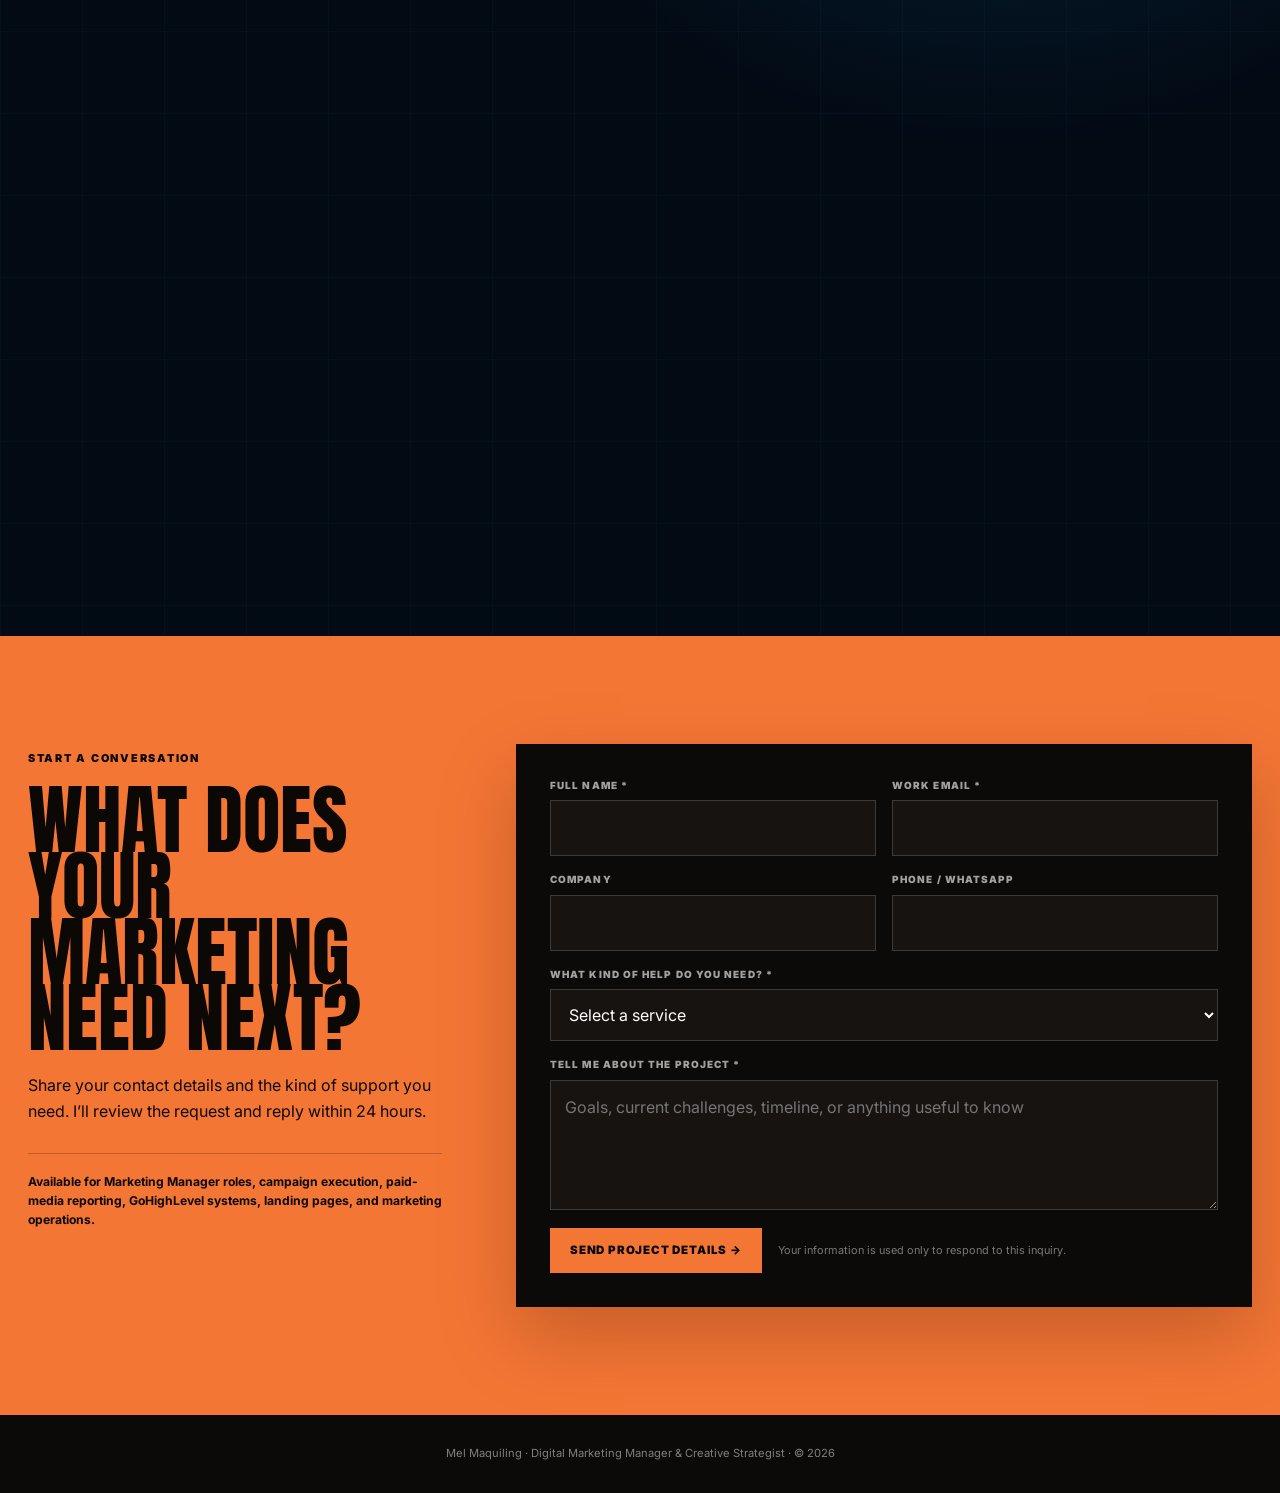
==== commit 514656a2: "Refine client case studies and add inquiry forms" ====
--- a/case-studies.html
+++ b/case-studies.html
@@ -1,186 +1,42 @@
 <!doctype html>
 <html lang="en">
 <head>
-  <meta charset="utf-8">
-  <meta name="viewport" content="width=device-width,initial-scale=1">
+  <meta charset="utf-8"><meta name="viewport" content="width=device-width,initial-scale=1">
   <title>Marketing Case Studies — Mel Maquiling</title>
-  <meta name="description" content="Landing pages, paid-media audits, marketing attribution, GoHighLevel systems, and campaign operations by Digital Marketing Manager Mel Maquiling.">
-  <meta name="theme-color" content="#07153b">
-  <link rel="preconnect" href="https://fonts.googleapis.com">
-  <link rel="preconnect" href="https://fonts.gstatic.com" crossorigin>
-  <link href="https://fonts.googleapis.com/css2?family=DM+Serif+Display&family=Inter:wght@400;600;700;800;900&display=swap" rel="stylesheet">
-  <link rel="stylesheet" href="case-studies.css">
+  <meta name="description" content="Landing pages, paid media, marketing attribution, GoHighLevel systems, and campaign operations by Digital Marketing Manager Mel Maquiling."><meta name="theme-color" content="#0c0a09">
+  <link rel="preconnect" href="https://fonts.googleapis.com"><link rel="preconnect" href="https://fonts.gstatic.com" crossorigin><link href="https://fonts.googleapis.com/css2?family=Anton&family=Bodoni+Moda:ital,wght@1,500&family=Inter:wght@400;600;700;800;900&display=swap" rel="stylesheet"><link rel="stylesheet" href="case-studies.css">
 </head>
 <body>
   <a class="skip-link" href="#main">Skip to case studies</a>
-  <header class="site-header">
-    <nav class="nav" aria-label="Primary navigation">
-      <a class="brand" href="index.html">Mel Maquiling</a>
-      <div class="nav-links">
-        <a href="#landing-pages">Landing Pages</a>
-        <a href="#paid-media">Paid Media</a>
-        <a href="#systems">Systems</a>
-        <a href="index.html#contact">Contact</a>
+  <header class="site-header"><nav class="nav" aria-label="Primary navigation"><a class="brand" href="index.html">Mel Maquiling</a><div class="nav-links"><a href="#glamorgan">Glamorgan</a><a href="#floco">Floco</a><a href="#inquiry">Start a Project</a><a href="index.html#contact">Contact</a></div><a class="nav-cta" href="index.html">Back to Portfolio</a></nav></header>
+  <main id="main">
+    <section class="case-hero"><div class="hero-inner"><div><span class="kicker">Marketing Manager · Selected Work</span><h1 class="hero-title"><span class="hero-line"><span>Strategy</span></span><span class="hero-script">turned into</span><span class="hero-line"><span>Campaigns</span></span><span class="hero-line"><span>That Perform</span></span></h1><p class="hero-copy">From landing-page strategy and paid-media launches to CRM attribution and revenue reporting, this work shows how I connect the moving parts behind measurable marketing.</p><div class="hero-actions"><a class="button button-orange" href="#glamorgan">View the Work <span aria-hidden="true">↓</span></a><a class="button button-outline" href="#inquiry">Start a Project</a></div></div><aside class="hero-aside" aria-label="Portfolio overview"><div><b>02</b><p>Companies featured as distinct brand systems</p></div><div><b>04</b><p>Glamorgan marketing case studies</p></div><div><b>04</b><p>Landing-page samples and prototypes</p></div></aside></div></section>
+
+    <section class="company glamorgan-company" id="glamorgan"><div class="company-inner">
+      <header class="company-masthead" data-reveal><div><span class="company-label">Company 01 · Home Services</span><h2 class="company-name">Glamorgan<br><em>Heating &amp; Cooling</em></h2></div><div><p class="company-intro">Marketing management and operational support for a U.S. home-services company, covering paid acquisition, GoHighLevel, campaign funnels, attribution, creative execution, and leadership reporting.</p><div class="brand-chips"><span class="brand-chip">Navy + Yellow Brand System</span><span class="brand-chip">Local Lead Generation</span><span class="brand-chip">Marketing Operations</span></div></div></header>
+      <article class="brand-showcase" data-reveal><div class="showcase-media"><img src="assets/case-studies/glamorgan-ac-replacement.png" alt="Glamorgan AC replacement promotional landing page" data-parallax><span class="showcase-badge">2025 Neighborhood Fave Campaign</span></div><div class="showcase-copy"><span class="company-label">Featured Funnel</span><h3>AC Replacement Promotion</h3><p>A conversion-focused page connecting a financing-led offer, local credibility, and a short GoHighLevel quote path for homeowners considering replacement.</p><div class="mini-grid"><div><b>Audience</b><span>Capital Region homeowners</span></div><div><b>Objective</b><span>Qualified quote requests</span></div><div><b>Contribution</b><span>Offer, page strategy, copy, and campaign connection</span></div><div><b>Platform</b><span>GoHighLevel funnel and form</span></div></div><a class="button button-yellow" href="https://promo.glamorgan-hvac.com/nextdoor-ac-replacement-page" target="_blank" rel="noopener noreferrer">View Live Page <span aria-hidden="true">↗</span></a></div></article>
+      <div class="deck-intro" data-reveal><div><span class="company-label">Scroll-Stacked Case Studies</span><h2>Four layers of the marketing engine.</h2><span class="scroll-cue">Scroll to move through the deck ↓</span></div><p>Each card covers a different responsibility: campaign build, performance analysis, attribution, and day-to-day marketing operations. On desktop, the cards stack and swipe forward as the page moves.</p></div>
+      <div class="case-deck">
+        <article class="stack-card card-1"><div class="case-card-head"><div><span class="card-no">01 · Nextdoor Paid Media</span><h3>A local campaign built from scratch.</h3><p class="case-summary">The campaign moved from a generic service message to a defined AC-replacement offer. I coordinated the three placements, equipment-led creative, Get Quote CTA, and dedicated GoHighLevel destination.</p></div><aside class="scope-box"><b>Scope</b><ul class="check-list"><li>Reframed the offer around AC replacement from $89/month</li><li>Moved from a call-first path to a quote-form funnel</li><li>Prepared Newsfeed, Conversations, and marketplace placements</li><li>Set a controlled $75/day, 14-day test</li><li>Reconciled platform, form, workflow, and CRM results</li></ul></aside></div><div class="metric-row"><div class="metric"><b>$1,050</b><span>Total test spend</span></div><div class="metric"><b>102,458</b><span>Impressions</span></div><div class="metric"><b>662</b><span>Clicks</span></div><div class="metric"><b>$1.59</b><span>Cost per click</span></div></div><div class="decision"><strong>Decision</strong><p>The campaign produced visibility and traffic but no quote-form submissions. I recommended pausing another paid run and retaining the established organic Nextdoor presence instead of repeating the spend without a stronger lead signal.</p></div></article>
+        <article class="stack-card card-2"><div class="case-card-head"><div><span class="card-no">02 · PPC &amp; LSA Analytics</span><h3>Platform metrics translated into business results.</h3><p class="case-summary">Google Ads and Local Services Ads were reviewed against ServiceTitan calls, booked jobs, completed jobs, and revenue. The audit separated soft conversions from outcomes that leadership could actually use.</p></div><aside class="scope-box"><b>Audit method</b><ul class="check-list"><li>Collected activity from first launch through YTD reporting</li><li>Aligned spend and lead windows by month</li><li>Reconciled calls and jobs inside ServiceTitan</li><li>Separated confirmed from possibly influenced revenue</li><li>Calculated CPL, cost per job, and ROAS</li></ul></aside></div><div class="data-table-wrap"><table class="data-table"><caption style="position:absolute;left:-9999px">Verified July 2026 paid media snapshot</caption><thead><tr><th>July 2026 snapshot</th><th>Google Ads</th><th>Local Services Ads</th><th>Combined</th></tr></thead><tbody><tr><td>Ad spend</td><td>$17,422.10</td><td>$7,993.04</td><td>$25,415.14</td></tr><tr><td>Leads / calls</td><td>166</td><td>190</td><td>356</td></tr><tr><td>Confirmed revenue</td><td>$56,534.14</td><td>$18,725.55</td><td>$75,259.69</td></tr><tr><td>Revenue return</td><td>3.24x</td><td>2.34x</td><td>2.96x</td></tr></tbody></table></div><div class="decision"><strong>Finding</strong><p>Google’s displayed conversion cost included softer actions. The operational view showed roughly $622 per booked job and $670 per completed job, creating a more useful basis for budget decisions.</p></div></article>
+        <article class="stack-card card-3"><div class="case-card-head"><div><span class="card-no">03 · Attribution &amp; Reporting</span><h3>Connecting spend, calls, jobs, and revenue.</h3><p class="case-summary">Useful reporting depends on every handoff between the ad, phone number, CRM campaign, booking record, job status, and invoice. I audited that chain and identified where source attribution could be lost.</p></div><aside class="scope-box"><b>System controls</b><ul class="check-list"><li>Dedicated campaign-number mapping</li><li>Paid, organic, and Local Services source separation</li><li>Monthly campaign-cost entry process</li><li>CSR campaign-handling rules</li><li>Follow-up attribution window</li><li>Manual-call and unmatched-lead review</li></ul></aside></div><div class="flow" aria-label="Marketing attribution flow"><div>Ad or listing</div><div>Tracked lead</div><div>ServiceTitan call</div><div>Booked / completed job</div><div>Revenue &amp; ROAS</div></div><div class="decision"><strong>Result</strong><p>The process distinguished confirmed campaign revenue from broad phone matches that could contain repeat customers or follow-up work, producing a more conservative and defensible report.</p></div></article>
+        <article class="stack-card card-4"><div class="case-card-head"><div><span class="card-no">04 · Marketing Operations</span><h3>Managing the work behind every launch.</h3><p class="case-summary">The role spans campaign calendars, GoHighLevel, paid and local advertising, creative coordination, reporting, lead follow-up, SOPs, QA, and executive support.</p></div><aside class="scope-box"><b>Role positioning</b><ul class="check-list"><li>Marketing Manager and execution owner</li><li>GoHighLevel systems and funnel support</li><li>Paid-media and lead-quality reporting</li><li>Creative and campaign coordination</li><li>SOP, QA, and executive follow-through</li></ul></aside></div><div class="ops-grid"><div><b>GoHighLevel</b><p>Workflows, forms, funnels, email, SMS, routing, and notifications.</p></div><div><b>Campaign Management</b><p>Offers, creative, landing pages, launch checks, and reporting.</p></div><div><b>Analytics</b><p>Lead quality, booked jobs, completed revenue, and attribution gaps.</p></div><div><b>Operations</b><p>Calendars, SOPs, QA, tracking systems, and leadership follow-through.</p></div></div></article>
       </div>
-      <a class="nav-cta" href="index.html">Back to Portfolio</a>
-    </nav>
-  </header>
+    </div></section>
 
-  <main id="main">
-    <section class="hero">
-      <div class="hero-inner">
-        <div>
-          <span class="eyebrow">Selected Marketing Work</span>
-          <h1>Campaigns built to launch, measure, and improve.</h1>
-          <p class="hero-lead">Landing pages are one part of the job. I connect the offer, creative, CRM, follow-up, reporting, and business outcome so leadership can see what marketing is actually doing.</p>
-          <div class="hero-actions">
-            <a class="button button-light" href="#landing-pages">Explore the Work <span aria-hidden="true">↓</span></a>
-            <a class="button button-outline" href="mailto:melmaquilingva@gmail.com?subject=Marketing%20Manager%20Opportunity">Discuss a Marketing Role</a>
-          </div>
-        </div>
-        <aside class="hero-proof" aria-label="Portfolio overview">
-          <div class="proof-item"><b>4</b><span>Live and prototype landing-page samples</span></div>
-          <div class="proof-item"><b>3</b><span>Paid acquisition channels audited</span></div>
-          <div class="proof-item"><b>10+</b><span>Automations and AI workflows supported</span></div>
-        </aside>
-      </div>
-    </section>
+    <section class="company floco-company" id="floco"><div class="light-wire" aria-hidden="true"><span class="bulb"></span><span class="bulb"></span><span class="bulb"></span><span class="bulb"></span><span class="bulb"></span></div><div class="company-inner">
+      <header class="company-masthead" data-reveal><div><span class="company-label">Company 02 · Seasonal Home Services</span><h2 class="company-name">Floco<br><em>Holiday Lighting</em></h2></div><div><p class="company-intro">A coordinated seasonal funnel suite designed around Floco’s midnight-blue, electric-blue, and warm-light identity. Each page serves a different audience while supporting the same operational initiative.</p><div class="brand-chips"><span class="brand-chip">Midnight + Electric Blue</span><span class="brand-chip">Customer Acquisition</span><span class="brand-chip">Recruitment Funnels</span></div></div></header>
+      <div class="floco-pages">
+        <article class="floco-card" data-reveal><div class="floco-image"><img src="assets/case-studies/floco-customer.png" alt="Floco customer holiday-lighting landing page"></div><div class="floco-copy"><span class="floco-type">Customer Acquisition · Prototype</span><h3>Holiday Lighting Promotion</h3><p>A turnkey service offer for homeowners and commercial properties, covering design, installation, maintenance, takedown, and storage.</p><div class="floco-meta"><span>Goal: Free estimate</span><span>Audience: Property owners</span></div><a class="button button-blue" href="https://go.flocoepoxy.com/holiday-lights-page" target="_blank" rel="noopener noreferrer">Open Page ↗</a></div></article>
+        <article class="floco-card" data-reveal><div class="floco-image"><img src="assets/case-studies/floco-sales.png" alt="Floco holiday-lighting sales representative recruitment page"></div><div class="floco-copy"><span class="floco-type">Recruitment · Prototype</span><h3>Sales Representative Funnel</h3><p>Role positioning, sales flow, compensation context, and an application path for people who can turn seasonal interest into booked work.</p><div class="floco-meta"><span>Goal: Applications</span><span>Audience: Sales talent</span></div><a class="button button-blue" href="https://go.flocoepoxy.com/holiday-lights-sales-rep-page" target="_blank" rel="noopener noreferrer">Open Page ↗</a></div></article>
+        <article class="floco-card" data-reveal><div class="floco-image"><img src="assets/case-studies/floco-installer.png" alt="Floco holiday-lighting installer recruitment page"></div><div class="floco-copy"><span class="floco-type">Recruitment · Prototype</span><h3>Installer Recruitment Funnel</h3><p>A seasonal crew page presenting the physical work, training, equipment, pay range, and application path for field installers.</p><div class="floco-meta"><span>Goal: Applications</span><span>Audience: Field crew</span></div><a class="button button-blue" href="https://go.flocoepoxy.com/holiday-lights-installer-page" target="_blank" rel="noopener noreferrer">Open Page ↗</a></div></article>
+      </div><div class="suite-story" data-reveal><h3>Three audiences.<br>One campaign system.</h3><p>The customer page creates demand. The sales page recruits people to convert that demand. The installer page supports the delivery capacity required to fulfill it. The suite demonstrates funnel thinking beyond a single landing page.</p></div>
+    </div></section>
 
-    <section class="section" id="landing-pages">
-      <div class="section-inner">
-        <div class="section-head reveal">
-          <div>
-            <span class="eyebrow">Landing Page Systems</span>
-            <h2>One objective. One audience. One clear next step.</h2>
-          </div>
-          <p>These pages translate a campaign goal into focused messaging, a conversion path, and a clear handoff to sales or operations. Select any sample to open the page itself.</p>
-        </div>
-
-        <div class="landing-grid">
-          <article class="project-card reveal">
-            <div class="project-image"><img src="assets/case-studies/glamorgan-ac-replacement.png" alt="Preview of the Glamorgan AC replacement promotional landing page"></div>
-            <div class="project-body">
-              <div class="tag-row"><span class="tag live">Live sample</span><span class="tag">Lead generation</span><span class="tag">HVAC</span></div>
-              <h3>Glamorgan AC Replacement Promotion</h3>
-              <p>A local lead-generation page created for an equipment-led Nextdoor campaign. The page connects a financing-focused offer, neighborhood credibility, and a short HighLevel quote path.</p>
-              <div class="project-meta">
-                <div class="meta-block"><b>Audience</b><span>Capital Region homeowners considering AC replacement</span></div>
-                <div class="meta-block"><b>Campaign role</b><span>Move paid traffic from interest to a qualified quote request</span></div>
-                <div class="meta-block"><b>My contribution</b><span>Offer framing, page strategy, copy direction, conversion path, and campaign connection</span></div>
-                <div class="meta-block"><b>Platform</b><span>GoHighLevel landing page and form workflow</span></div>
-              </div>
-              <a class="button button-primary" href="https://promo.glamorgan-hvac.com/nextdoor-ac-replacement-page" target="_blank" rel="noopener noreferrer">View Live Page <span aria-hidden="true">↗</span></a>
-            </div>
-          </article>
-
-          <div>
-            <details class="floco-suite reveal" open>
-              <summary>
-                <div class="suite-title"><span class="suite-number">3</span><div><h3>Floco Holiday Lighting Funnel Suite</h3><p>Customer acquisition and two recruitment audiences</p></div></div>
-                <span class="suite-toggle" aria-hidden="true">+</span>
-              </summary>
-              <div class="suite-pages">
-                <article class="suite-page">
-                  <img src="assets/case-studies/floco-customer.png" alt="Preview of Floco customer holiday lighting landing page">
-                  <div><div class="tag-row"><span class="tag prototype">Campaign prototype</span></div><h4>Customer Promotion Page</h4><p>Turnkey holiday-lighting offer for homeowners and commercial properties.</p></div>
-                  <a class="button button-primary" href="https://go.flocoepoxy.com/holiday-lights-page" target="_blank" rel="noopener noreferrer" aria-label="Open Floco customer promotion page">Open <span aria-hidden="true">↗</span></a>
-                </article>
-                <article class="suite-page">
-                  <img src="assets/case-studies/floco-sales.png" alt="Preview of Floco holiday lighting sales recruitment page">
-                  <div><div class="tag-row"><span class="tag prototype">Recruitment prototype</span></div><h4>Sales Representative Page</h4><p>Role positioning, sales flow, and application path for seasonal sales talent.</p></div>
-                  <a class="button button-primary" href="https://go.flocoepoxy.com/holiday-lights-sales-rep-page" target="_blank" rel="noopener noreferrer" aria-label="Open Floco sales representative page">Open <span aria-hidden="true">↗</span></a>
-                </article>
-                <article class="suite-page">
-                  <img src="assets/case-studies/floco-installer.png" alt="Preview of Floco holiday lighting installer recruitment page">
-                  <div><div class="tag-row"><span class="tag prototype">Recruitment prototype</span></div><h4>Installer Recruitment Page</h4><p>Seasonal opportunity, work expectations, training, and crew application path.</p></div>
-                  <a class="button button-primary" href="https://go.flocoepoxy.com/holiday-lights-installer-page" target="_blank" rel="noopener noreferrer" aria-label="Open Floco installer recruitment page">Open <span aria-hidden="true">↗</span></a>
-                </article>
-              </div>
-            </details>
-
-            <article class="project-card reveal" style="margin-top:24px">
-              <div class="project-body">
-                <div class="tag-row"><span class="tag">Campaign architecture</span></div>
-                <h3>Three audiences, one coordinated initiative.</h3>
-                <p>The Floco suite supports the entire seasonal campaign: create customer demand, recruit people who can sell the service, and recruit the crew that delivers it. Each page changes its message and conversion action while preserving a consistent campaign identity.</p>
-                <div class="project-meta">
-                  <div class="meta-block"><b>Customer funnel</b><span>Free estimate request</span></div>
-                  <div class="meta-block"><b>Sales funnel</b><span>Sales application</span></div>
-                  <div class="meta-block"><b>Installer funnel</b><span>Crew application</span></div>
-                  <div class="meta-block"><b>Status</b><span>Prototype pages pending final operational details</span></div>
-                </div>
-              </div>
-            </article>
-          </div>
-        </div>
-      </div>
-    </section>
-
-    <section class="section case-section" id="paid-media">
-      <div class="section-inner">
-        <div class="section-head reveal">
-          <div><span class="eyebrow">Glamorgan Case Studies</span><h2>Marketing decisions backed by operational data.</h2></div>
-          <p>These projects show how I approach the full campaign lifecycle: build the path, launch the work, reconcile results, find tracking gaps, and give leadership a practical next decision.</p>
-        </div>
-
-        <div class="case-stack">
-          <article class="case-study reveal">
-            <div class="case-top">
-              <div><span class="case-index">Case Study 01 · Local Paid Media</span><h3>Building and auditing a Nextdoor campaign from scratch.</h3><p>The campaign moved from a generic service message to a defined AC-replacement offer. I coordinated the campaign structure, three Nextdoor placements, equipment-led creative, Get Quote CTA, and dedicated HighLevel landing page.</p></div>
-              <aside class="case-role"><b>Scope of work</b><ul class="check-list"><li>Reframed the offer around AC replacement from $89/month</li><li>Replaced a call-first path with a quote-form funnel</li><li>Prepared Newsfeed, Conversations, and marketplace placements</li><li>Set a controlled $75/day, 14-day test</li><li>Reviewed traffic, form records, CRM enrollments, and final outcome</li></ul></aside>
-            </div>
-            <div class="metric-grid" aria-label="Nextdoor campaign results"><div class="metric"><b>$1,050</b><span>Total test spend</span></div><div class="metric"><b>102,458</b><span>Impressions</span></div><div class="metric"><b>662</b><span>Clicks</span></div><div class="metric"><b>$1.59</b><span>Cost per click</span></div></div>
-            <div class="outcome"><strong>Decision</strong><p>The campaign produced visibility and traffic but no quote-form submissions. I recommended pausing another paid run, retaining the established organic Nextdoor presence, and avoiding another $1,050 commitment without a stronger lead signal. The value of the work was the decision quality as much as the launch itself.</p></div>
-          </article>
-
-          <article class="case-study reveal">
-            <div class="case-top">
-              <div><span class="case-index">Case Study 02 · PPC &amp; LSA Analytics</span><h3>Turning ad-platform metrics into revenue-based reporting.</h3><p>I reviewed Google Ads and Local Services Ads against ServiceTitan calls, booked jobs, completed jobs, and revenue. The audit separated soft platform conversions from business outcomes and kept uncertain attribution out of the confirmed totals.</p></div>
-              <aside class="case-role"><b>Audit method</b><ul class="check-list"><li>Collected performance from campaign launch through YTD reporting</li><li>Matched monthly spend and lead windows across platforms</li><li>Reconciled calls and jobs inside ServiceTitan</li><li>Separated confirmed revenue from possible influenced revenue</li><li>Converted platform reporting into CPL, cost per job, and ROAS</li></ul></aside>
-            </div>
-            <div class="data-table-wrap">
-              <table class="data-table">
-                <caption style="position:absolute;left:-9999px">Verified July 2026 paid media snapshot</caption>
-                <thead><tr><th>July 2026 snapshot</th><th>Google Ads</th><th>Local Services Ads</th><th>Combined</th></tr></thead>
-                <tbody><tr><td>Ad spend</td><td>$17,422.10</td><td>$7,993.04</td><td>$25,415.14</td></tr><tr><td>Leads / calls</td><td>166</td><td>190</td><td>356</td></tr><tr><td>Confirmed revenue</td><td>$56,534.14</td><td>$18,725.55</td><td>$75,259.69</td></tr><tr><td>Revenue return</td><td>3.24x</td><td>2.34x</td><td>2.96x</td></tr></tbody>
-              </table>
-            </div>
-            <div class="outcome"><strong>Finding</strong><p>Google’s low displayed cost per conversion counted softer actions. The operating view showed approximately $622 per booked job and $670 per completed job. This changed the discussion from “How many conversions did Google report?” to “What did each booked and completed job cost?”</p></div>
-          </article>
-
-          <article class="case-study reveal" id="systems">
-            <div class="case-top">
-              <div><span class="case-index">Case Study 03 · Attribution &amp; Reporting</span><h3>Connecting ad spend, calls, jobs, and revenue.</h3><p>A useful report depends on clean handoffs between the ad platform, phone number, CRM campaign, booking record, job status, and invoice. I audited that chain and documented where source attribution could be lost or manually changed.</p></div>
-              <aside class="case-role"><b>System controls</b><ul class="check-list"><li>Dedicated campaign-number mapping</li><li>Paid LSA, paid search, and organic source separation</li><li>Monthly campaign-cost entry process</li><li>Campaign attribution and CSR handling rules</li><li>Follow-up job attribution window</li><li>Manual-call and unmatched-lead review</li></ul></aside>
-            </div>
-            <div class="flow" aria-label="Marketing attribution flow"><div class="flow-step">Ad or listing</div><div class="flow-step">Tracked lead</div><div class="flow-step">ServiceTitan call</div><div class="flow-step">Booked / completed job</div><div class="flow-step">Revenue &amp; ROAS</div></div>
-            <div class="outcome"><strong>Result</strong><p>The reporting process distinguished confirmed campaign revenue from broader phone-number matches that could include repeat customers or follow-up work. Leadership received a more conservative and defensible performance view.</p></div>
-          </article>
-
-          <article class="case-study reveal">
-            <div class="case-top">
-              <div><span class="case-index">Case Study 04 · Marketing Operations</span><h3>Managing the systems behind daily campaign execution.</h3><p>My work with Glamorgan extends across the marketing calendar, HighLevel, paid and local advertising, creative coordination, reporting, lead follow-up, SOPs, and executive support.</p></div>
-              <aside class="case-role"><b>Role positioning</b><ul class="check-list"><li>Marketing Manager and execution owner</li><li>GoHighLevel systems and funnel support</li><li>Paid-media and lead-quality reporting</li><li>Creative and campaign coordination</li><li>SOP, QA, and executive follow-through</li></ul></aside>
-            </div>
-            <div class="ops-grid"><div class="ops-card"><b>GoHighLevel</b><p>Workflows, forms, funnels, email, SMS, lead routing, and internal notifications.</p></div><div class="ops-card"><b>Campaign management</b><p>Offers, creative coordination, landing pages, launch checks, and channel reporting.</p></div><div class="ops-card"><b>Analytics</b><p>Lead quality, booked jobs, completed revenue, attribution gaps, and marketing return.</p></div><div class="ops-card"><b>Operations</b><p>Calendars, SOPs, QA processes, tracking systems, and leadership follow-through.</p></div></div>
-          </article>
-        </div>
-
-        <p class="note">Selected figures are historical campaign snapshots based on the reporting windows available at the time. Confirmed revenue is presented conservatively where source attribution was incomplete. Results vary by offer, market, budget, operations, and tracking quality.</p>
-      </div>
-    </section>
-
-    <section class="contact">
-      <div class="contact-inner"><div><h2>Need a marketing manager who can connect the moving parts?</h2><p>I support founders and service businesses with campaigns, landing pages, paid media, GoHighLevel, reporting, and the operational follow-through required to get the work launched.</p></div><a class="button button-light" href="mailto:melmaquilingva@gmail.com?subject=Digital%20Marketing%20Opportunity">Start a Conversation <span aria-hidden="true">→</span></a></div>
-    </section>
+    <section class="inquiry" id="inquiry"><div class="inquiry-inner"><div class="inquiry-copy" data-reveal><span class="company-label">Start a Conversation</span><h2>What does your marketing need next?</h2><p>Share your contact details and the kind of support you need. I’ll review the request and reply within 24 hours.</p><p class="response-note">Available for Marketing Manager roles, campaign execution, paid-media reporting, GoHighLevel systems, landing pages, and marketing operations.</p></div>
+      <form class="project-form" action="https://formsubmit.co/melmaquilingva@gmail.com" method="POST" data-inquiry-form data-reveal><input type="hidden" name="_subject" value="New portfolio project inquiry"><input type="hidden" name="_template" value="table"><input type="hidden" name="_captcha" value="false"><input type="hidden" name="_next" value="https://mel-portfolio-tawny.vercel.app/case-studies.html?submitted=true#inquiry"><input type="text" name="_honey" style="display:none" tabindex="-1" autocomplete="off"><div class="form-status" role="status">Thank you — your inquiry was sent. I’ll reply within 24 hours.</div><div class="form-grid"><div class="field"><label for="case-name">Full name *</label><input id="case-name" name="name" autocomplete="name" required></div><div class="field"><label for="case-email">Work email *</label><input id="case-email" type="email" name="email" autocomplete="email" required></div><div class="field"><label for="case-company">Company</label><input id="case-company" name="company" autocomplete="organization"></div><div class="field"><label for="case-phone">Phone / WhatsApp</label><input id="case-phone" type="tel" name="phone" autocomplete="tel"></div><div class="field field-wide"><label for="case-help">What kind of help do you need? *</label><select id="case-help" name="help_type" required><option value="">Select a service</option><option>Marketing Manager / Ongoing Support</option><option>Paid Ads &amp; Performance Reporting</option><option>GoHighLevel &amp; Automation</option><option>Landing Page / Funnel</option><option>Content &amp; Creative Strategy</option><option>Executive &amp; Marketing Operations</option><option>Other</option></select></div><div class="field field-wide"><label for="case-details">Tell me about the project *</label><textarea id="case-details" name="project_details" placeholder="Goals, current challenges, timeline, or anything useful to know" required></textarea></div></div><div class="form-actions"><button class="button button-orange" type="submit">Send Project Details →</button><small>Your information is used only to respond to this inquiry.</small></div></form>
+    </div></section>
   </main>
-
-  <footer>Mel Maquiling · Digital Marketing Manager &amp; Creative Strategist · © 2026</footer>
-  <script>
-    const observer = new IntersectionObserver(entries => entries.forEach(entry => {
-      if (entry.isIntersecting) { entry.target.classList.add('visible'); observer.unobserve(entry.target); }
-    }), { threshold: .08 });
-    document.querySelectorAll('.reveal').forEach(element => observer.observe(element));
-  </script>
+  <footer>Mel Maquiling · Digital Marketing Manager &amp; Creative Strategist · © 2026</footer><script src="case-studies.js"></script>
 </body>
 </html>
--- a/case-studies.css
+++ b/case-studies.css
@@ -1,125 +1,12 @@
-:root{
-  --ink:#07153b;
-  --ink-2:#12265d;
-  --cream:#fffaf1;
-  --paper:#ffffff;
-  --orange:#f06f3b;
-  --yellow:#ffd84a;
-  --muted:#64708d;
-  --line:rgba(7,21,59,.12);
-  --shadow:0 24px 70px rgba(7,21,59,.12);
-  --max:1180px;
-}
-*{box-sizing:border-box}
-html{scroll-behavior:smooth}
-body{margin:0;background:var(--cream);color:var(--ink);font-family:Inter,Arial,sans-serif;line-height:1.6}
-a{color:inherit;text-decoration:none}
-img{display:block;max-width:100%}
-.skip-link{position:fixed;top:12px;left:12px;z-index:1000;padding:10px 14px;background:#fff;color:var(--ink);transform:translateY(-160%)}
-.skip-link:focus{transform:none}
-.site-header{position:sticky;top:0;z-index:50;background:rgba(255,250,241,.92);backdrop-filter:blur(18px);border-bottom:1px solid var(--line)}
-.nav{max-width:var(--max);min-height:76px;margin:auto;padding:0 28px;display:flex;align-items:center;gap:30px}
-.brand{font-family:"DM Serif Display",Georgia,serif;font-size:1.25rem;white-space:nowrap}
-.nav-links{display:flex;align-items:center;gap:24px;margin-left:auto;font-size:.78rem;font-weight:800;letter-spacing:.08em;text-transform:uppercase}
-.nav-links a{position:relative;padding:28px 0}
-.nav-links a::after{content:"";position:absolute;left:0;right:100%;bottom:21px;height:2px;background:var(--orange);transition:right .25s ease}
-.nav-links a:hover::after,.nav-links a:focus-visible::after{right:0}
-.nav-cta,.button{display:inline-flex;align-items:center;justify-content:center;gap:10px;border-radius:999px;padding:13px 20px;font-size:.78rem;font-weight:850;letter-spacing:.04em;transition:transform .2s ease,box-shadow .2s ease,background .2s ease}
-.nav-cta,.button-primary{background:var(--ink);color:#fff}
-.nav-cta:hover,.button:hover{transform:translateY(-2px);box-shadow:0 10px 24px rgba(7,21,59,.18)}
-.button-light{background:#fff;color:var(--ink)}
-.button-outline{border:1px solid currentColor}
-.hero{position:relative;overflow:hidden;background:var(--ink);color:#fff;padding:118px 28px 90px}
-.hero::before{content:"";position:absolute;width:580px;height:580px;border-radius:50%;right:-170px;top:-260px;background:radial-gradient(circle,var(--yellow),rgba(255,216,74,0) 68%);opacity:.34}
-.hero::after{content:"";position:absolute;inset:0;background:linear-gradient(90deg,rgba(255,255,255,.04) 1px,transparent 1px),linear-gradient(rgba(255,255,255,.035) 1px,transparent 1px);background-size:72px 72px;mask-image:linear-gradient(to bottom,#000,transparent 84%);pointer-events:none}
-.hero-inner{position:relative;z-index:1;max-width:var(--max);margin:auto;display:grid;grid-template-columns:minmax(0,1.45fr) minmax(300px,.55fr);gap:70px;align-items:end}
-.eyebrow{display:inline-flex;align-items:center;gap:10px;color:var(--orange);font-size:.72rem;font-weight:900;letter-spacing:.16em;text-transform:uppercase}
-.eyebrow::before{content:"";width:28px;height:2px;background:currentColor}
-.hero .eyebrow{color:var(--yellow)}
-h1,h2,h3,p{margin-top:0}
-h1,h2{font-family:"DM Serif Display",Georgia,serif;font-weight:400;line-height:.98}
-h1{font-size:clamp(3.5rem,8vw,7.2rem);max-width:890px;margin:22px 0 28px}
-.hero-lead{max-width:720px;color:rgba(255,255,255,.72);font-size:clamp(1rem,1.8vw,1.24rem)}
-.hero-actions{display:flex;flex-wrap:wrap;gap:12px;margin-top:34px}
-.hero-proof{border:1px solid rgba(255,255,255,.15);border-radius:26px;padding:28px;background:rgba(255,255,255,.06);backdrop-filter:blur(10px)}
-.proof-item{padding:18px 0;border-bottom:1px solid rgba(255,255,255,.12)}
-.proof-item:first-child{padding-top:0}.proof-item:last-child{border:0;padding-bottom:0}
-.proof-item b{display:block;font-family:"DM Serif Display",Georgia,serif;font-size:2.3rem;color:var(--yellow);font-weight:400}
-.proof-item span{color:rgba(255,255,255,.65);font-size:.83rem}
-.section{padding:100px 28px}
-.section-inner{max-width:var(--max);margin:auto}
-.section-head{display:grid;grid-template-columns:1fr 1fr;gap:60px;align-items:end;margin-bottom:48px}
-.section-head h2{font-size:clamp(2.7rem,5vw,5rem);margin:16px 0 0}
-.section-head p{color:var(--muted);max-width:540px;margin:0 0 5px}
-.landing-grid{display:grid;grid-template-columns:1.1fr .9fr;gap:24px}
-.project-card{overflow:hidden;border:1px solid var(--line);border-radius:28px;background:var(--paper);box-shadow:var(--shadow)}
-.project-image{position:relative;aspect-ratio:16/10;overflow:hidden;background:#dde3ee}
-.project-image img{width:100%;height:100%;object-fit:cover;object-position:top center;transition:transform .55s ease}
-.project-card:hover .project-image img{transform:scale(1.025)}
-.project-body{padding:30px}
-.tag-row{display:flex;flex-wrap:wrap;gap:8px;margin-bottom:18px}
-.tag{display:inline-flex;align-items:center;border-radius:999px;padding:7px 10px;background:#f1f4fa;color:var(--ink-2);font-size:.66rem;font-weight:850;letter-spacing:.08em;text-transform:uppercase}
-.tag.live{background:#e7f7ef;color:#11603b}.tag.prototype{background:#fff1da;color:#84500a}
-.project-body h3{font-family:"DM Serif Display",Georgia,serif;font-size:clamp(1.7rem,3vw,2.5rem);font-weight:400;line-height:1.06;margin-bottom:14px}
-.project-body p{color:var(--muted);font-size:.94rem}
-.project-meta{display:grid;grid-template-columns:1fr 1fr;gap:14px;margin:24px 0}
-.meta-block{padding:14px 0;border-top:1px solid var(--line)}
-.meta-block b{display:block;font-size:.67rem;letter-spacing:.1em;text-transform:uppercase;margin-bottom:5px}.meta-block span{font-size:.83rem;color:var(--muted)}
-.floco-suite{border:1px solid var(--line);border-radius:28px;background:#fff;overflow:hidden;box-shadow:var(--shadow)}
-.floco-suite summary{list-style:none;cursor:pointer;padding:30px;display:flex;align-items:center;justify-content:space-between;gap:20px}
-.floco-suite summary::-webkit-details-marker{display:none}
-.suite-title{display:flex;align-items:center;gap:16px}
-.suite-number{width:50px;height:50px;border-radius:50%;display:grid;place-items:center;background:var(--yellow);font-family:"DM Serif Display",Georgia,serif;font-size:1.35rem}
-.suite-title h3{font-family:"DM Serif Display",Georgia,serif;font-size:1.8rem;font-weight:400;line-height:1.05;margin:0}.suite-title p{color:var(--muted);font-size:.82rem;margin:5px 0 0}
-.suite-toggle{width:40px;height:40px;display:grid;place-items:center;border:1px solid var(--line);border-radius:50%;font-size:1.3rem;transition:transform .25s ease}
-.floco-suite[open] .suite-toggle{transform:rotate(45deg)}
-.suite-pages{padding:0 24px 24px;display:grid;gap:14px}
-.suite-page{display:grid;grid-template-columns:155px 1fr auto;gap:20px;align-items:center;padding:14px;border:1px solid var(--line);border-radius:18px;background:#fbfcff}
-.suite-page img{width:155px;height:95px;object-fit:cover;object-position:top;border-radius:12px}
-.suite-page h4{margin:0 0 3px;font-size:.95rem}.suite-page p{margin:0;color:var(--muted);font-size:.78rem}
-.suite-page .button{white-space:nowrap;padding:11px 15px}
-.case-section{background:#f1f4fa}
-.case-stack{display:grid;gap:32px}
-.case-study{border-radius:32px;background:#fff;border:1px solid var(--line);overflow:hidden}
-.case-top{padding:42px;display:grid;grid-template-columns:1.15fr .85fr;gap:54px}
-.case-index{color:var(--orange);font-size:.72rem;font-weight:900;letter-spacing:.15em;text-transform:uppercase}
-.case-top h3{font-family:"DM Serif Display",Georgia,serif;font-size:clamp(2.2rem,4.3vw,4rem);font-weight:400;line-height:1;margin:16px 0 18px}
-.case-top p{color:var(--muted)}
-.case-role{padding:22px;border-radius:20px;background:var(--cream)}
-.case-role b{display:block;margin-bottom:12px;font-size:.7rem;letter-spacing:.1em;text-transform:uppercase}
-.check-list{margin:0;padding:0;list-style:none;display:grid;gap:10px;color:var(--ink-2);font-size:.86rem}
-.check-list li{display:grid;grid-template-columns:20px 1fr;gap:8px}.check-list li::before{content:"✓";color:var(--orange);font-weight:900}
-.metric-grid{display:grid;grid-template-columns:repeat(4,1fr);border-top:1px solid var(--line)}
-.metric{padding:28px 24px;border-right:1px solid var(--line)}.metric:last-child{border:0}
-.metric b{display:block;font-family:"DM Serif Display",Georgia,serif;font-size:2.25rem;font-weight:400;line-height:1.05}.metric span{color:var(--muted);font-size:.74rem}
-.outcome{padding:28px 42px;background:var(--ink);color:#fff;display:grid;grid-template-columns:auto 1fr;gap:20px;align-items:start}
-.outcome strong{color:var(--yellow);font-size:.7rem;letter-spacing:.12em;text-transform:uppercase}.outcome p{margin:0;color:rgba(255,255,255,.72);font-size:.9rem}
-.data-table-wrap{overflow-x:auto;border-top:1px solid var(--line)}
-.data-table{width:100%;border-collapse:collapse;min-width:700px}
-.data-table th,.data-table td{padding:18px 22px;text-align:right;border-bottom:1px solid var(--line);font-variant-numeric:tabular-nums}
-.data-table th:first-child,.data-table td:first-child{text-align:left}.data-table th{background:#f8f9fc;font-size:.7rem;letter-spacing:.08em;text-transform:uppercase}.data-table td{font-size:.88rem}.data-table tr:last-child td{font-weight:850;background:#fffaf0}
-.flow{display:grid;grid-template-columns:repeat(5,1fr);gap:8px;padding:30px 42px;border-top:1px solid var(--line)}
-.flow-step{position:relative;padding:18px 16px;border-radius:15px;background:#f1f4fa;font-size:.78rem;font-weight:800;text-align:center}.flow-step:not(:last-child)::after{content:"→";position:absolute;right:-10px;top:50%;z-index:2;color:var(--orange);transform:translateY(-50%)}
-.ops-grid{display:grid;grid-template-columns:repeat(2,1fr);gap:14px;padding:0 42px 42px}
-.ops-card{padding:22px;border:1px solid var(--line);border-radius:18px}.ops-card b{display:block;margin-bottom:7px}.ops-card p{margin:0;color:var(--muted);font-size:.82rem}
-.note{margin-top:30px;padding:18px 20px;border-left:3px solid var(--orange);background:#fff;color:var(--muted);font-size:.8rem}
-.contact{background:var(--orange);color:#fff;padding:92px 28px}
-.contact-inner{max-width:var(--max);margin:auto;display:grid;grid-template-columns:1fr auto;gap:36px;align-items:center}
-.contact h2{font-size:clamp(2.7rem,5vw,5rem);margin:0 0 12px}.contact p{color:rgba(255,255,255,.78);margin:0;max-width:680px}
-footer{padding:28px;background:var(--ink);color:rgba(255,255,255,.55);text-align:center;font-size:.75rem}
-.reveal{opacity:0;transform:translateY(20px);transition:opacity .65s ease,transform .65s ease}.reveal.visible{opacity:1;transform:none}
-@media (prefers-reduced-motion:reduce){html{scroll-behavior:auto}.reveal{opacity:1;transform:none;transition:none}.project-image img,.button,.suite-toggle{transition:none}}
-@media(max-width:900px){
-  .nav-links{display:none}.nav{min-height:68px}.nav-cta{margin-left:auto}
-  .hero{padding-top:90px}.hero-inner,.section-head,.landing-grid,.case-top,.contact-inner{grid-template-columns:1fr}.hero-proof{display:grid;grid-template-columns:repeat(3,1fr)}.proof-item{border-bottom:0;border-right:1px solid rgba(255,255,255,.12);padding:0 18px}.proof-item:last-child{border:0}
-  .metric-grid{grid-template-columns:repeat(2,1fr)}.metric:nth-child(2){border-right:0}.metric:nth-child(-n+2){border-bottom:1px solid var(--line)}
-  .flow{grid-template-columns:1fr}.flow-step:not(:last-child)::after{content:"↓";right:auto;left:50%;top:auto;bottom:-17px;transform:translateX(-50%)}
-  .contact-inner{align-items:start}.contact-inner .button{justify-self:start}
-}
-@media(max-width:620px){
-  .nav{padding:0 18px}.nav-cta{padding:10px 14px}.hero,.section,.contact{padding-left:18px;padding-right:18px}.hero{padding-top:72px}
-  h1{font-size:3.35rem}.hero-proof{grid-template-columns:1fr}.proof-item{border-right:0;border-bottom:1px solid rgba(255,255,255,.12);padding:15px 0}
-  .section{padding-top:72px;padding-bottom:72px}.section-head{gap:20px;margin-bottom:32px}.project-body{padding:22px}.project-meta{grid-template-columns:1fr}
-  .floco-suite summary{padding:22px}.suite-number{display:none}.suite-page{grid-template-columns:1fr}.suite-page img{width:100%;height:160px}.suite-page .button{justify-self:start}
-  .case-top{padding:28px 22px;gap:24px}.metric-grid{grid-template-columns:1fr}.metric{border-right:0!important;border-bottom:1px solid var(--line)!important}.metric:last-child{border-bottom:0!important}.outcome{grid-template-columns:1fr;padding:24px 22px}.flow,.ops-grid{padding-left:22px;padding-right:22px}.ops-grid{grid-template-columns:1fr}
-}
+:root{--portfolio-black:#0c0a09;--portfolio-ink:#15110f;--portfolio-orange:#f47635;--portfolio-cream:#fffaf2;--glam-navy:#061d4f;--glam-blue:#083879;--glam-yellow:#ffdc28;--floco-night:#020a14;--floco-blue:#22a9ff;--floco-ice:#bce8ff;--max:1240px;--scroll-progress:0}
+*{box-sizing:border-box}html{scroll-behavior:smooth;background:var(--portfolio-black)}body{margin:0;color:var(--portfolio-ink);font-family:Inter,Arial,sans-serif;background:var(--portfolio-cream);line-height:1.6;overflow-x:hidden}body::before{content:"";position:fixed;z-index:200;inset:0 auto auto 0;width:calc(var(--scroll-progress) * 1%);height:3px;background:var(--portfolio-orange);pointer-events:none}a{color:inherit;text-decoration:none}img{display:block;max-width:100%}button,input,select,textarea{font:inherit}.skip-link{position:fixed;top:10px;left:10px;z-index:300;padding:10px 14px;background:#fff;color:#000;transform:translateY(-150%)}.skip-link:focus{transform:none}
+.site-header{position:fixed;inset:0 0 auto;z-index:100;background:rgba(12,10,9,.92);border-bottom:1px solid rgba(255,255,255,.08);backdrop-filter:blur(18px)}.nav{max-width:var(--max);height:74px;margin:auto;padding:0 28px;display:flex;align-items:center;gap:32px;color:#fff}.brand{font-family:Anton,Impact,sans-serif;letter-spacing:.09em;text-transform:uppercase;font-size:1rem}.nav-links{margin-left:auto;display:flex;gap:26px;font-size:.67rem;font-weight:900;letter-spacing:.1em;text-transform:uppercase;color:rgba(255,255,255,.54)}.nav-links a{padding:28px 0;transition:color .2s}.nav-links a:hover,.nav-links a:focus-visible{color:#fff}.nav-cta,.button{display:inline-flex;align-items:center;justify-content:center;gap:9px;border:0;padding:13px 20px;font-size:.72rem;font-weight:900;letter-spacing:.07em;text-transform:uppercase;cursor:pointer;transition:transform .25s ease,box-shadow .25s ease,background .25s ease}.nav-cta,.button-orange{background:var(--portfolio-orange);color:#090706}.button-dark{background:var(--portfolio-black);color:#fff}.button-yellow{background:var(--glam-yellow);color:var(--glam-navy)}.button-blue{background:var(--floco-blue);color:#02101f}.button-outline{border:1px solid currentColor;background:transparent}.button:hover{transform:translateY(-3px);box-shadow:0 14px 32px rgba(0,0,0,.2)}
+.case-hero{min-height:100vh;padding:130px 28px 70px;display:flex;align-items:center;background:var(--portfolio-black);color:#fff;position:relative;overflow:hidden}.case-hero::before{content:"";position:absolute;inset:74px 0 0;background:linear-gradient(rgba(255,255,255,.035) 1px,transparent 1px),linear-gradient(90deg,rgba(255,255,255,.035) 1px,transparent 1px);background-size:88px 88px;mask-image:linear-gradient(90deg,#000,transparent 78%)}.case-hero::after{content:"";position:absolute;width:620px;height:620px;right:-180px;top:80px;border-radius:50%;background:radial-gradient(circle,rgba(244,118,53,.62),rgba(244,118,53,0) 69%);filter:blur(12px)}.hero-inner{position:relative;z-index:1;max-width:var(--max);margin:auto;width:100%;display:grid;grid-template-columns:minmax(0,1.5fr) minmax(280px,.5fr);gap:56px;align-items:end}.kicker{display:flex;align-items:center;gap:12px;color:var(--portfolio-orange);font-size:.7rem;font-weight:900;letter-spacing:.17em;text-transform:uppercase}.kicker::before{content:"";width:28px;height:1px;background:currentColor}.hero-title{margin:26px 0 24px;font-family:Anton,Impact,sans-serif;font-size:clamp(4.5rem,10.6vw,9.6rem);font-weight:400;line-height:.82;letter-spacing:-.025em;text-transform:uppercase}.hero-line{display:block;overflow:hidden}.hero-line span{display:block;transform:translateY(115%)}.is-loaded .hero-line span{animation:hero-in .85s cubic-bezier(.16,1,.3,1) forwards}.is-loaded .hero-line:nth-child(3) span{animation-delay:.12s}.is-loaded .hero-line:nth-child(4) span{animation-delay:.24s}@keyframes hero-in{to{transform:none}}.hero-script{display:block;margin:-.08em 0 -.05em 1.15em;color:var(--portfolio-orange);font-family:"Bodoni Moda",Georgia,serif;font-size:.46em;font-style:italic;font-weight:500;text-transform:none;letter-spacing:-.05em;transform:skew(-8deg)}.hero-copy{max-width:710px;color:rgba(255,255,255,.66);font-size:1rem}.hero-actions{display:flex;flex-wrap:wrap;gap:12px;margin-top:32px}.hero-aside{align-self:center;border-left:1px solid rgba(255,255,255,.14);padding-left:30px}.hero-aside b{display:block;font-family:Anton,Impact,sans-serif;color:var(--portfolio-orange);font-size:3.2rem;font-weight:400;line-height:1}.hero-aside p{margin:8px 0 26px;color:rgba(255,255,255,.5);font-size:.78rem}.hero-aside p:last-child{margin-bottom:0}
+.company{position:relative}.company-inner{max-width:var(--max);margin:auto;padding:112px 28px}.company-masthead{display:grid;grid-template-columns:1.1fr .9fr;gap:60px;align-items:end;margin-bottom:58px}.company-label{font-size:.68rem;font-weight:900;letter-spacing:.16em;text-transform:uppercase}.company-name{font-family:Anton,Impact,sans-serif;font-size:clamp(3.5rem,7vw,7rem);line-height:.86;text-transform:uppercase;font-weight:400;margin:18px 0 0}.company-name em{font-style:normal}.company-intro{max-width:530px;margin:0;font-size:.95rem}.brand-chips{display:flex;flex-wrap:wrap;gap:8px;margin-top:22px}.brand-chip{padding:7px 11px;border:1px solid currentColor;font-size:.63rem;font-weight:850;letter-spacing:.08em;text-transform:uppercase}
+.glamorgan-company{background:linear-gradient(145deg,var(--glam-navy),#03102f 78%);color:#fff}.glamorgan-company::before{content:"";position:absolute;inset:0;background:radial-gradient(circle at 85% 8%,rgba(255,220,40,.25),transparent 28rem);pointer-events:none}.glamorgan-company .company-label,.glamorgan-company .company-name em{color:var(--glam-yellow)}.glamorgan-company .company-intro{color:rgba(255,255,255,.62)}.brand-showcase{position:relative;display:grid;grid-template-columns:1.12fr .88fr;min-height:610px;border:1px solid rgba(255,255,255,.15);background:#fff;color:var(--glam-navy);overflow:hidden;box-shadow:0 35px 80px rgba(0,0,0,.28)}.showcase-media{position:relative;overflow:hidden;min-height:420px}.showcase-media img{width:100%;height:100%;object-fit:cover;object-position:top center;transform:scale(1.02);will-change:transform}.showcase-badge{position:absolute;left:22px;top:22px;padding:10px 12px;background:var(--glam-yellow);color:var(--glam-navy);font-size:.63rem;font-weight:900;letter-spacing:.09em;text-transform:uppercase}.showcase-copy{padding:46px;display:flex;flex-direction:column;justify-content:center}.showcase-copy h3{font-family:Anton,Impact,sans-serif;text-transform:uppercase;font-size:clamp(2.4rem,4vw,4.4rem);font-weight:400;line-height:.9;margin:0 0 20px}.showcase-copy p{color:#65708c}.mini-grid{display:grid;grid-template-columns:1fr 1fr;gap:16px;margin:24px 0 30px}.mini-grid div{padding-top:13px;border-top:1px solid rgba(6,29,79,.16)}.mini-grid b{display:block;font-size:.62rem;letter-spacing:.1em;text-transform:uppercase;margin-bottom:5px}.mini-grid span{font-size:.78rem;color:#65708c}
+.deck-intro{margin:110px 0 46px;display:grid;grid-template-columns:1fr 1fr;gap:50px;align-items:end}.deck-intro h2{font-family:Anton,Impact,sans-serif;text-transform:uppercase;font-size:clamp(3rem,5.8vw,6rem);font-weight:400;line-height:.9;margin:14px 0 0}.deck-intro p{color:rgba(255,255,255,.6);margin:0}.scroll-cue{display:inline-flex;gap:8px;align-items:center;color:var(--glam-yellow);font-size:.67rem;font-weight:900;letter-spacing:.1em;text-transform:uppercase;margin-top:20px}.case-deck{position:relative;padding-bottom:9vh}.stack-card{--card-i:0;position:sticky;top:calc(92px + var(--card-i) * 12px);min-height:70vh;margin-bottom:20vh;border:1px solid rgba(255,255,255,.15);box-shadow:0 34px 80px rgba(0,0,0,.38);overflow:hidden;transform-origin:center top;will-change:transform,filter}.stack-card:last-child{margin-bottom:2vh}.stack-card:nth-child(1){--card-i:0}.stack-card:nth-child(2){--card-i:1}.stack-card:nth-child(3){--card-i:2}.stack-card:nth-child(4){--card-i:3}.card-1{background:var(--glam-yellow);color:var(--glam-navy)}.card-2{background:#fff;color:var(--glam-navy)}.card-3{background:linear-gradient(135deg,#0b3f86,#061d4f);color:#fff}.card-4{background:#eef3fb;color:var(--glam-navy)}.case-card-head{padding:46px;display:grid;grid-template-columns:1.12fr .88fr;gap:50px}.card-no{font-size:.65rem;font-weight:900;letter-spacing:.15em;text-transform:uppercase}.stack-card h3{font-family:Anton,Impact,sans-serif;text-transform:uppercase;font-size:clamp(2.7rem,5vw,5.3rem);font-weight:400;line-height:.88;margin:18px 0 20px;max-width:720px}.case-summary{max-width:670px;color:inherit;opacity:.7}.scope-box{padding:24px;border:1px solid currentColor;background:rgba(255,255,255,.16);align-self:start}.scope-box b{display:block;margin-bottom:12px;font-size:.65rem;letter-spacing:.12em;text-transform:uppercase}.check-list{list-style:none;padding:0;margin:0;display:grid;gap:10px;font-size:.8rem}.check-list li{display:grid;grid-template-columns:18px 1fr;gap:7px}.check-list li::before{content:"✓";font-weight:900}.metric-row{display:grid;grid-template-columns:repeat(4,1fr);border-top:1px solid currentColor}.metric{padding:28px 26px;border-right:1px solid currentColor}.metric:last-child{border:0}.metric b{display:block;font-family:Anton,Impact,sans-serif;font-size:2.4rem;font-weight:400;line-height:1}.metric span{font-size:.68rem;opacity:.65}.decision{padding:25px 46px;display:grid;grid-template-columns:110px 1fr;gap:20px;border-top:1px solid currentColor}.decision strong{font-size:.65rem;letter-spacing:.12em;text-transform:uppercase}.decision p{margin:0;font-size:.83rem;opacity:.72}.data-table-wrap{overflow-x:auto;border-top:1px solid rgba(6,29,79,.18)}.data-table{width:100%;border-collapse:collapse;min-width:700px}.data-table th,.data-table td{padding:18px 22px;text-align:right;border-bottom:1px solid rgba(6,29,79,.13);font-variant-numeric:tabular-nums}.data-table th:first-child,.data-table td:first-child{text-align:left}.data-table th{font-size:.62rem;letter-spacing:.1em;text-transform:uppercase}.data-table td{font-size:.82rem}.data-table tr:last-child{font-weight:900;background:#fff8da}.flow{padding:36px 46px;display:grid;grid-template-columns:repeat(5,1fr);gap:10px;border-top:1px solid rgba(255,255,255,.15)}.flow div{position:relative;padding:18px 10px;border:1px solid rgba(255,255,255,.18);text-align:center;font-size:.7rem;font-weight:850}.flow div:not(:last-child)::after{content:"→";position:absolute;right:-10px;color:var(--glam-yellow);z-index:2}.ops-grid{padding:0 46px 46px;display:grid;grid-template-columns:repeat(2,1fr);gap:12px}.ops-grid div{padding:20px;border:1px solid rgba(6,29,79,.15)}.ops-grid b{display:block;margin-bottom:5px}.ops-grid p{font-size:.78rem;opacity:.65;margin:0}
+.floco-company{background:var(--floco-night);color:#fff;overflow:hidden}.floco-company::before{content:"";position:absolute;inset:0;background:radial-gradient(circle at 78% 17%,rgba(34,169,255,.2),transparent 35rem),linear-gradient(rgba(34,169,255,.04) 1px,transparent 1px),linear-gradient(90deg,rgba(34,169,255,.04) 1px,transparent 1px);background-size:auto,82px 82px,82px 82px;pointer-events:none}.floco-company .company-label{color:var(--floco-blue)}.floco-company .company-name em{color:var(--floco-blue)}.floco-company .company-intro{color:rgba(255,255,255,.62)}.light-wire{position:absolute;left:-2%;right:-2%;top:32px;height:48px;border-top:2px solid rgba(188,232,255,.35);border-radius:50%}.bulb{position:absolute;top:-3px;width:8px;height:16px;border-radius:50%;background:#fff7b0;box-shadow:0 0 14px #fff2a0,0 0 30px rgba(255,238,130,.55);animation:glow 2.6s ease-in-out infinite}.bulb:nth-child(1){left:7%}.bulb:nth-child(2){left:24%;animation-delay:.4s}.bulb:nth-child(3){left:43%;animation-delay:.9s}.bulb:nth-child(4){left:63%;animation-delay:1.3s}.bulb:nth-child(5){left:82%;animation-delay:1.8s}@keyframes glow{50%{opacity:.65;box-shadow:0 0 8px #fff2a0}}.floco-pages{display:grid;grid-template-columns:repeat(3,1fr);gap:18px}.floco-card{position:relative;border:1px solid rgba(188,232,255,.16);background:rgba(7,27,48,.8);overflow:hidden;transition:transform .35s ease,border-color .35s ease,box-shadow .35s ease}.floco-card:hover{transform:translateY(-9px);border-color:var(--floco-blue);box-shadow:0 28px 65px rgba(0,0,0,.45)}.floco-image{aspect-ratio:16/10;overflow:hidden}.floco-image img{width:100%;height:100%;object-fit:cover;object-position:top center;transition:transform .6s ease}.floco-card:hover img{transform:scale(1.045)}.floco-copy{padding:26px}.floco-type{color:var(--floco-blue);font-size:.61rem;font-weight:900;letter-spacing:.12em;text-transform:uppercase}.floco-copy h3{font-family:Anton,Impact,sans-serif;font-size:2rem;line-height:.95;text-transform:uppercase;font-weight:400;margin:13px 0}.floco-copy p{color:rgba(255,255,255,.57);font-size:.8rem;min-height:77px}.floco-meta{display:flex;justify-content:space-between;gap:10px;margin:24px 0;color:var(--floco-ice);font-size:.66rem;font-weight:800}.suite-story{margin-top:26px;padding:30px;border:1px solid rgba(188,232,255,.14);display:grid;grid-template-columns:1fr 1fr;gap:44px;background:linear-gradient(90deg,rgba(34,169,255,.1),transparent)}.suite-story h3{font-family:Anton,Impact,sans-serif;text-transform:uppercase;font-size:2.6rem;line-height:.92;font-weight:400;margin:0}.suite-story p{color:rgba(255,255,255,.58);margin:0}
+.inquiry{background:var(--portfolio-orange);padding:108px 28px;color:#0b0806}.inquiry-inner{max-width:var(--max);margin:auto;display:grid;grid-template-columns:.72fr 1.28fr;gap:74px}.inquiry h2{font-family:Anton,Impact,sans-serif;font-size:clamp(3.4rem,6vw,6.2rem);font-weight:400;text-transform:uppercase;line-height:.86;margin:18px 0 22px}.inquiry-copy>p{max-width:450px}.response-note{margin-top:28px;padding-top:18px;border-top:1px solid rgba(0,0,0,.22);font-size:.76rem;font-weight:700}.project-form{padding:34px;background:var(--portfolio-black);color:#fff;box-shadow:0 30px 70px rgba(63,22,0,.25)}.form-grid{display:grid;grid-template-columns:1fr 1fr;gap:16px}.field{display:grid;gap:7px}.field-wide{grid-column:1/-1}.field label{font-size:.62rem;font-weight:900;letter-spacing:.11em;text-transform:uppercase;color:rgba(255,255,255,.62)}.field input,.field select,.field textarea{width:100%;border:1px solid rgba(255,255,255,.16);border-radius:0;padding:14px;background:#171311;color:#fff;outline:none}.field textarea{min-height:130px;resize:vertical}.field input:focus,.field select:focus,.field textarea:focus{border-color:var(--portfolio-orange);box-shadow:0 0 0 3px rgba(244,118,53,.14)}.field select option{background:#171311}.form-actions{margin-top:18px;display:flex;align-items:center;gap:16px}.form-actions small{color:rgba(255,255,255,.45);font-size:.68rem}.form-status{display:none;margin-bottom:16px;padding:12px 14px;background:#e7f8ec;color:#145a31;font-size:.78rem;font-weight:800}.form-status.visible{display:block}footer{padding:30px 28px;background:var(--portfolio-black);color:rgba(255,255,255,.48);text-align:center;font-size:.7rem}[data-reveal]{opacity:0;transform:translateY(35px);transition:opacity .75s ease,transform .75s cubic-bezier(.16,1,.3,1)}[data-reveal].is-visible{opacity:1;transform:none}
+@media(prefers-reduced-motion:reduce){html{scroll-behavior:auto}.hero-line span{transform:none!important;animation:none!important}[data-reveal]{opacity:1;transform:none;transition:none}.bulb{animation:none}.stack-card,.showcase-media img{transform:none!important}.floco-card,.floco-image img,.button{transition:none}}
+@media(max-width:960px){.nav-links{display:none}.nav-cta{margin-left:auto}.hero-inner,.company-masthead,.brand-showcase,.deck-intro,.case-card-head,.inquiry-inner{grid-template-columns:1fr}.hero-aside{display:grid;grid-template-columns:repeat(3,1fr);border-left:0;border-top:1px solid rgba(255,255,255,.14);padding:24px 0 0}.hero-aside p{margin-bottom:0}.brand-showcase{min-height:0}.showcase-media{min-height:460px}.case-card-head{gap:24px}.floco-pages{grid-template-columns:1fr 1fr}.floco-card:last-child{grid-column:1/-1}.suite-story{grid-template-columns:1fr}.inquiry-inner{gap:40px}.form-grid{grid-template-columns:1fr}.field-wide{grid-column:auto}}
+@media(max-width:650px){.nav{height:66px;padding:0 18px}.nav-cta{padding:10px 12px}.case-hero{padding:105px 18px 60px;min-height:94vh}.hero-inner{gap:34px}.hero-title{font-size:4.15rem}.hero-script{margin-left:.6em}.hero-aside{grid-template-columns:1fr 1fr}.hero-aside div:last-child{grid-column:1/-1}.company-inner{padding:82px 18px}.company-masthead{gap:25px;margin-bottom:36px}.company-name{font-size:3.8rem}.showcase-media{min-height:300px}.showcase-copy{padding:26px}.mini-grid{grid-template-columns:1fr}.deck-intro{margin-top:78px}.stack-card{position:relative;top:auto;min-height:0;margin-bottom:20px!important;transform:none!important;filter:none!important}.case-card-head{padding:28px 22px}.stack-card h3{font-size:2.8rem}.metric-row{grid-template-columns:1fr 1fr}.metric:nth-child(2){border-right:0}.metric:nth-child(-n+2){border-bottom:1px solid currentColor}.decision{grid-template-columns:1fr;padding:23px 22px}.flow{grid-template-columns:1fr;padding:28px 22px}.flow div:not(:last-child)::after{content:"↓";right:auto;left:50%;bottom:-13px}.ops-grid{grid-template-columns:1fr;padding:0 22px 28px}.floco-pages{display:flex;overflow-x:auto;scroll-snap-type:x mandatory;padding-bottom:14px;margin-right:-18px;scrollbar-width:none}.floco-pages::-webkit-scrollbar{display:none}.floco-card{flex:0 0 88%;scroll-snap-align:start}.floco-card:last-child{grid-column:auto}.suite-story{padding:24px}.inquiry{padding:78px 18px}.project-form{padding:24px 18px}.form-actions{align-items:flex-start;flex-direction:column}.form-actions .button{width:100%}}
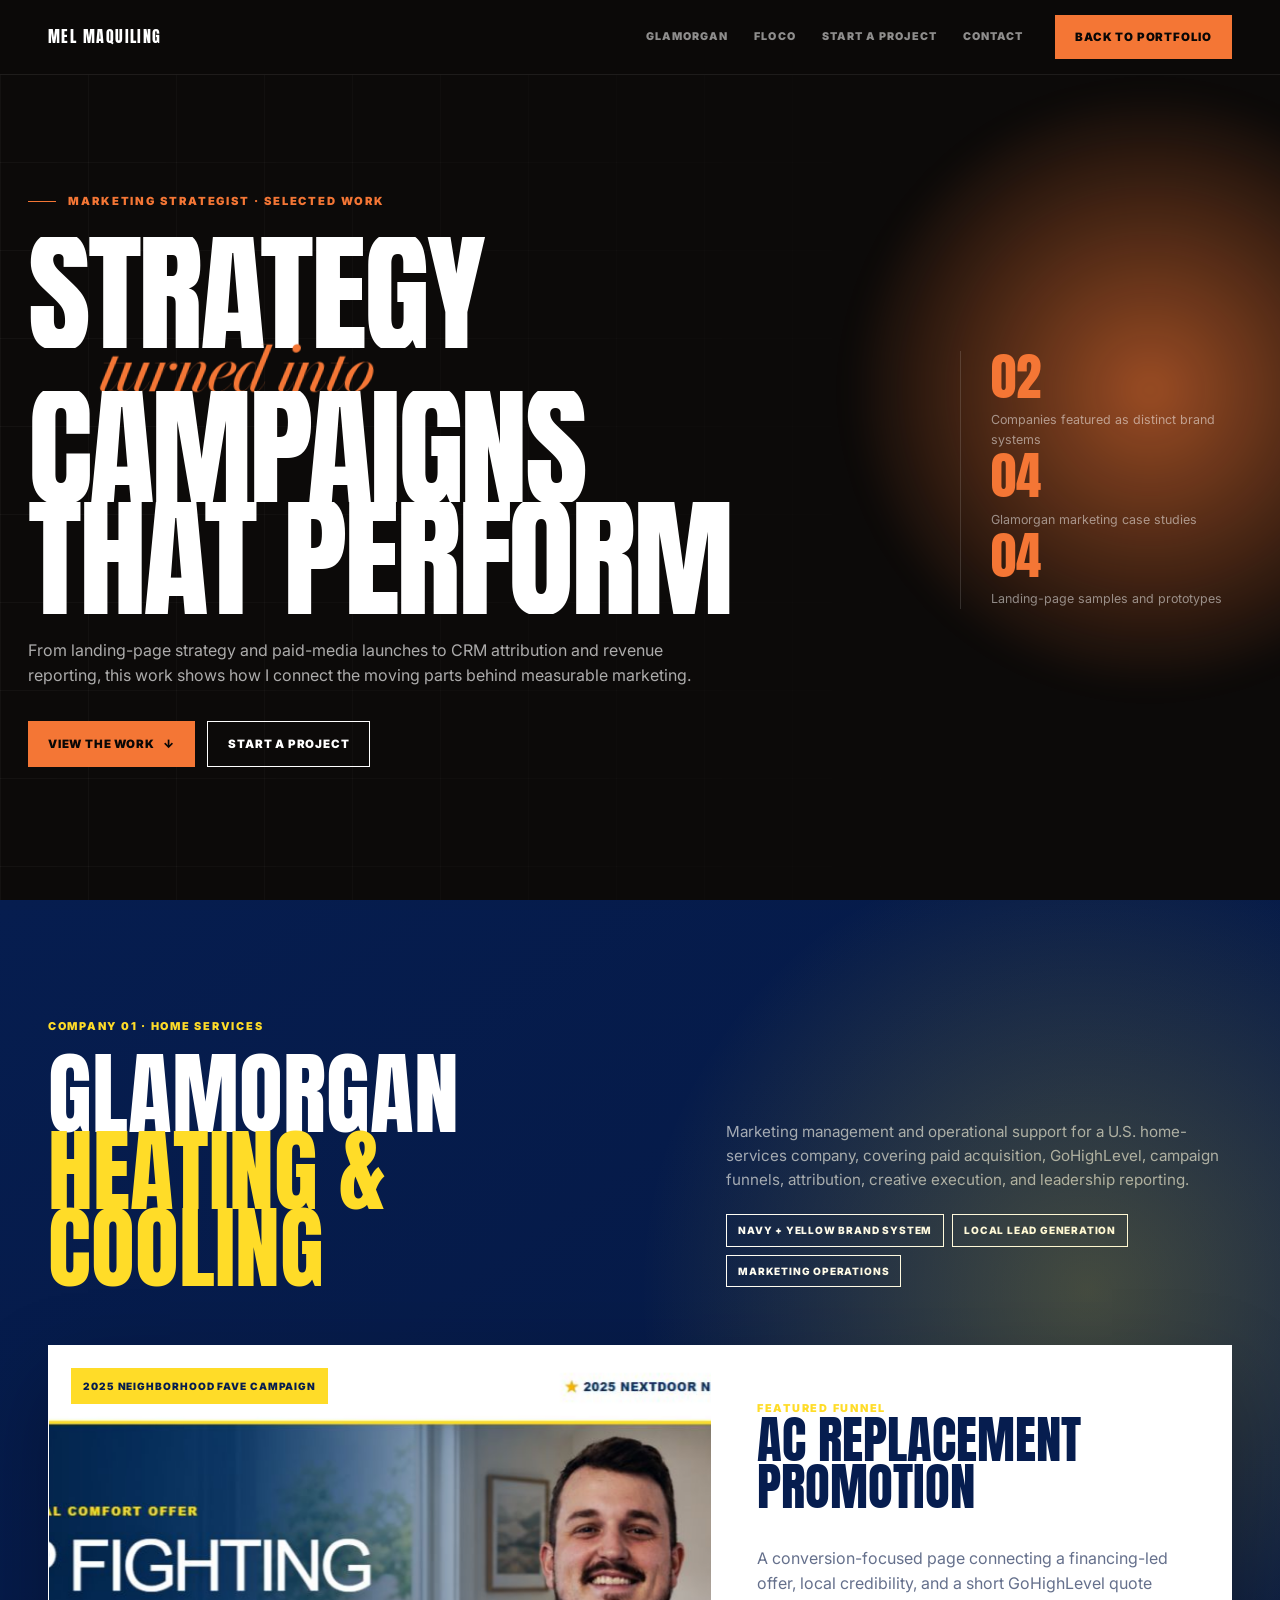
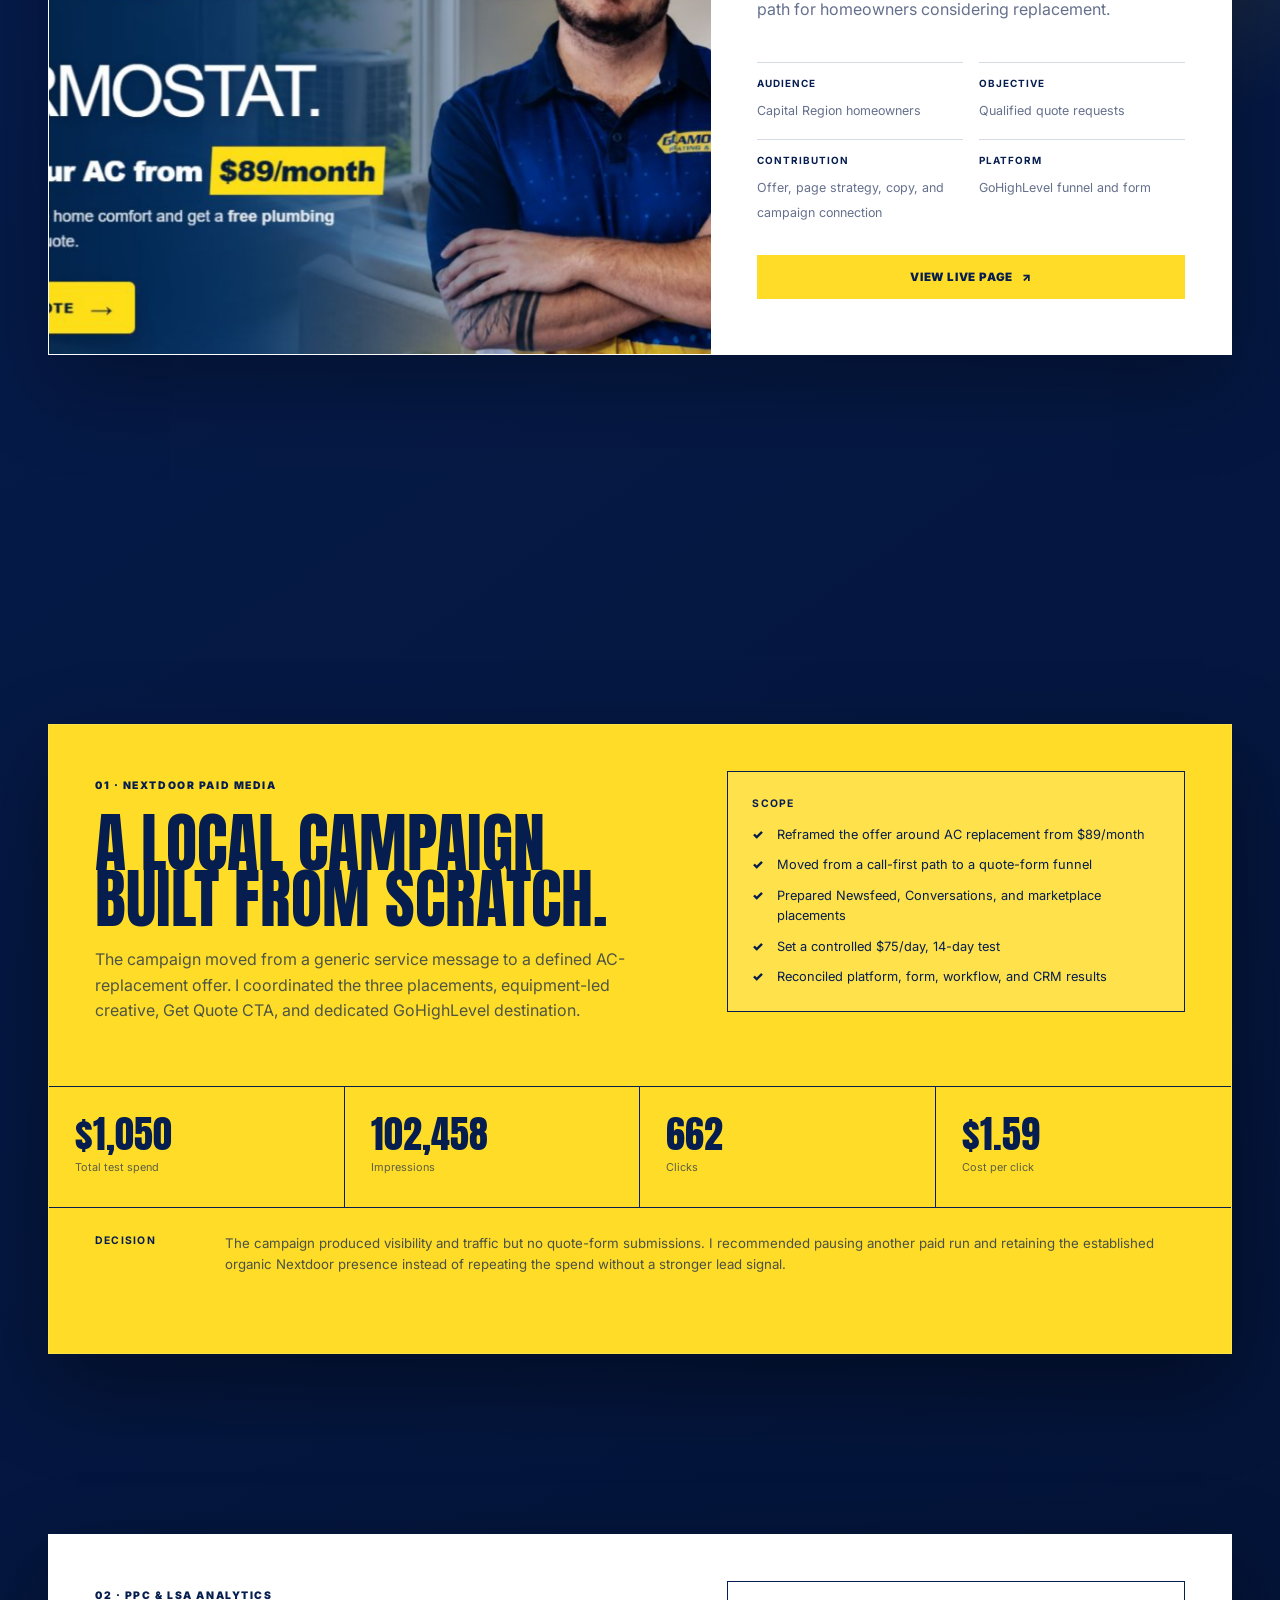
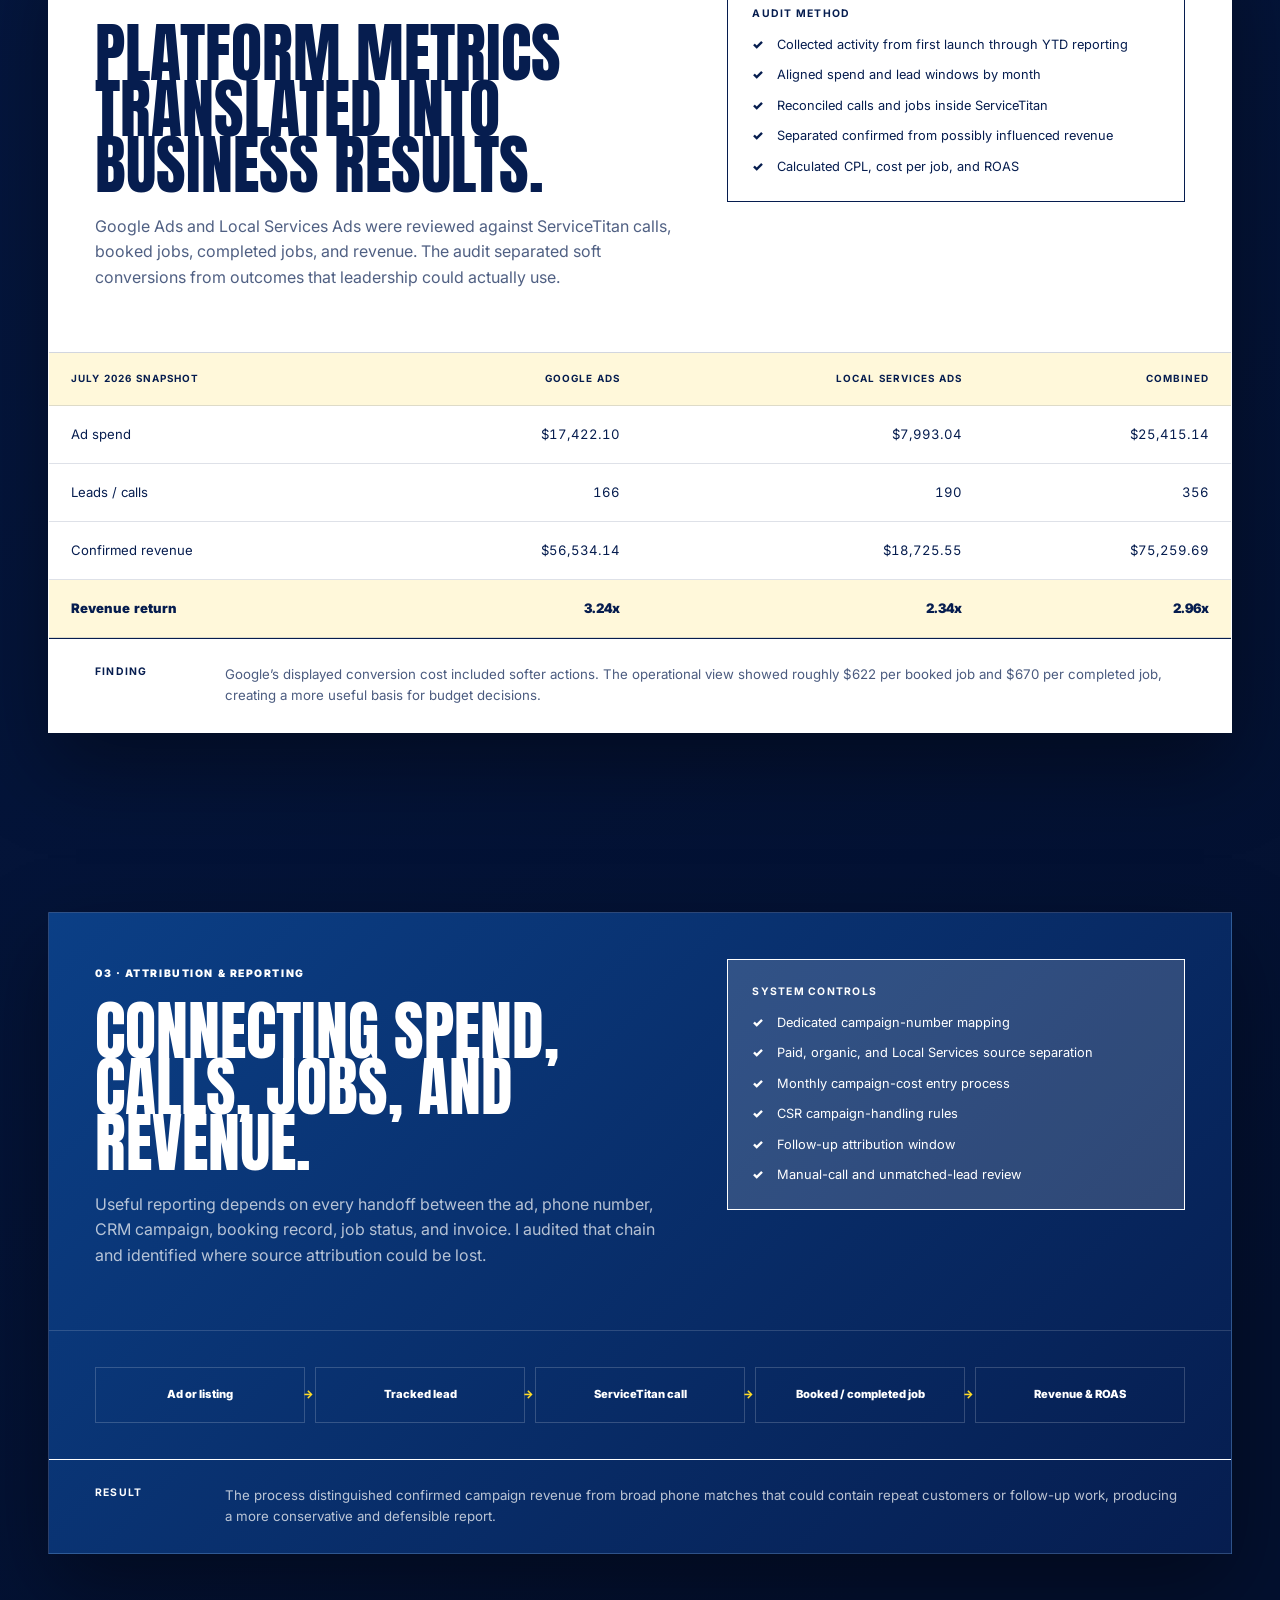
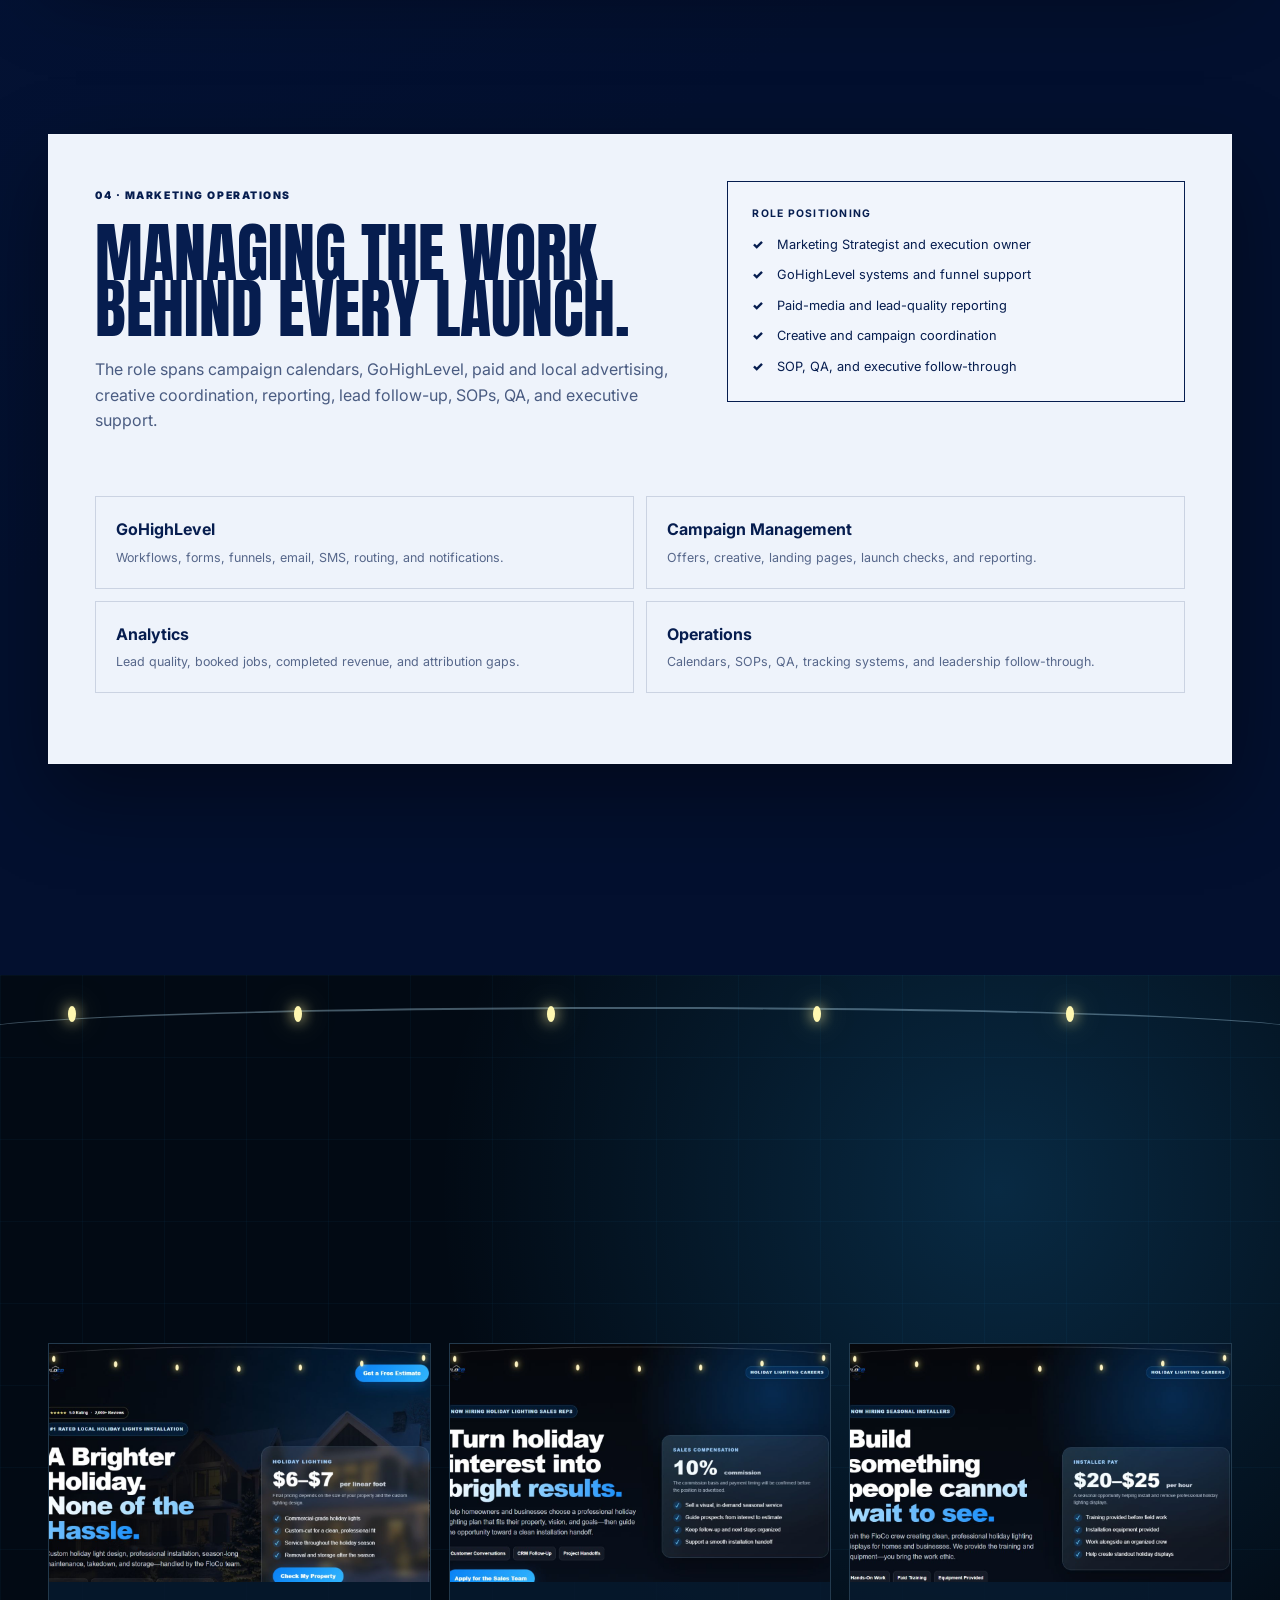
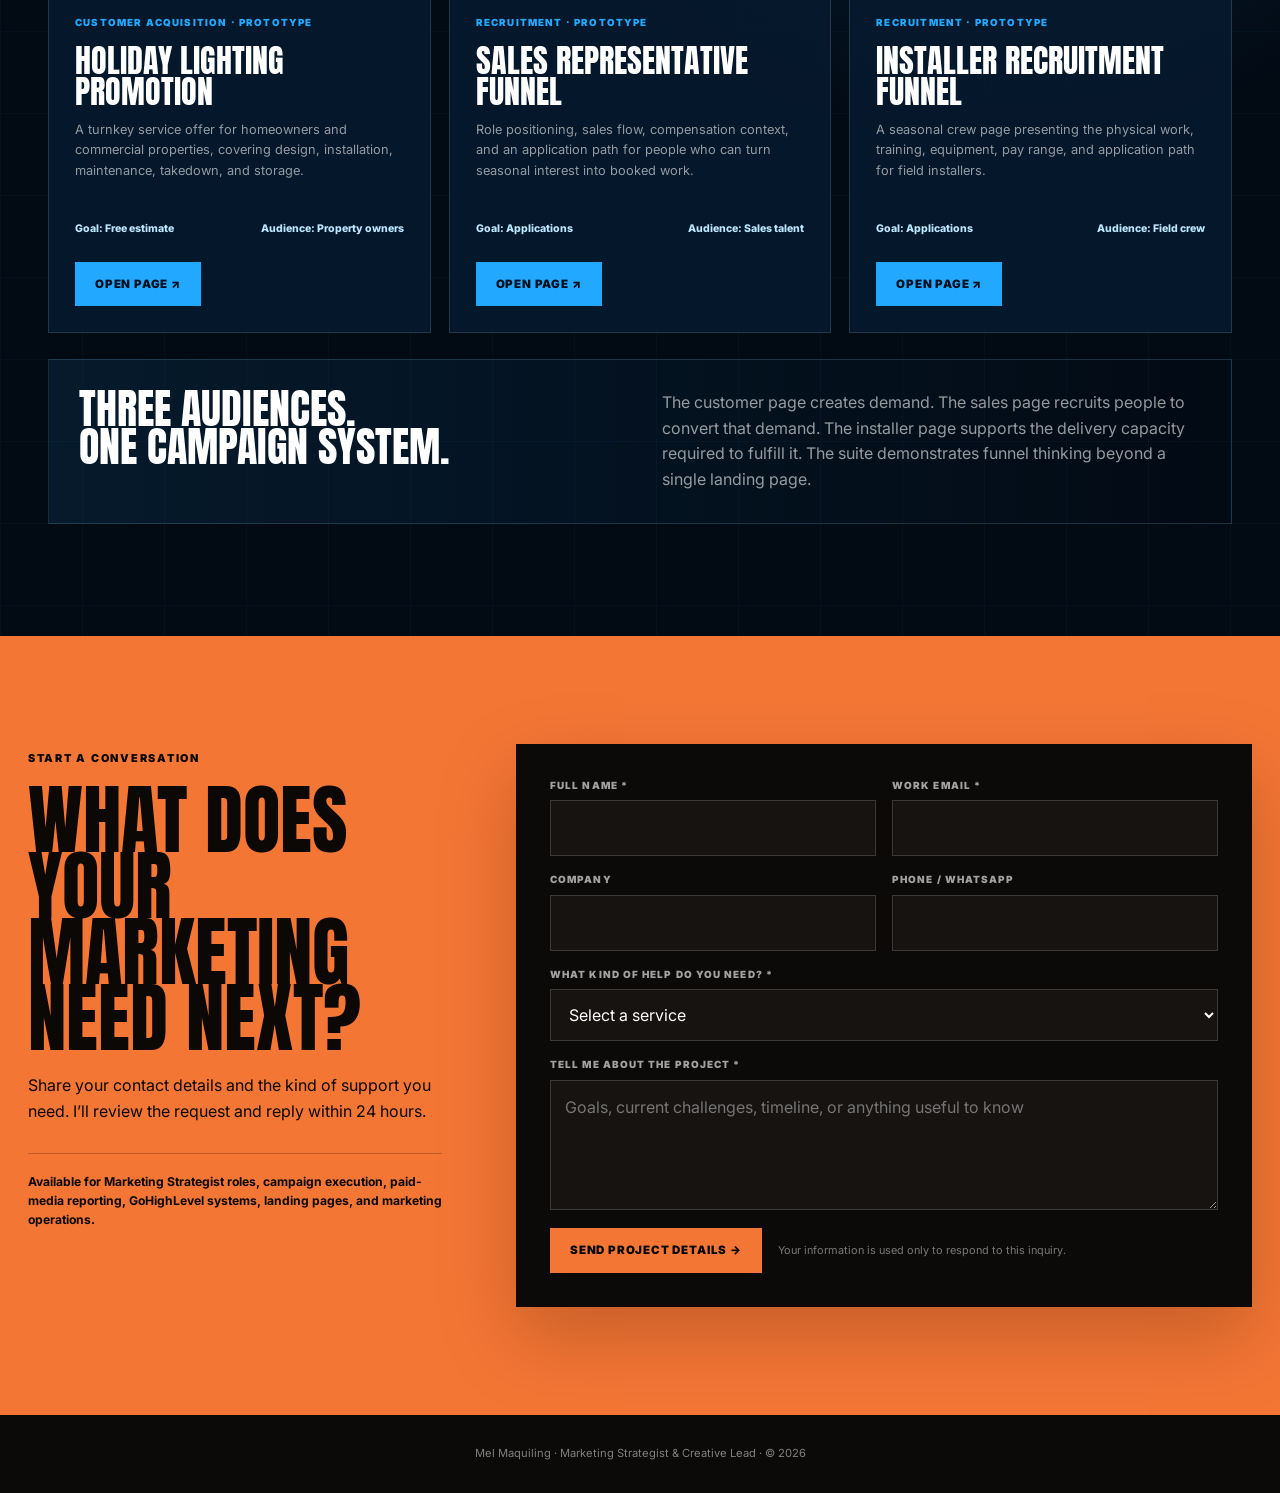
==== commit 2867329d: "Reposition portfolio as Marketing Strategist" ====
--- a/case-studies.html
+++ b/case-studies.html
@@ -3,14 +3,14 @@
 <head>
   <meta charset="utf-8"><meta name="viewport" content="width=device-width,initial-scale=1">
   <title>Marketing Case Studies — Mel Maquiling</title>
-  <meta name="description" content="Landing pages, paid media, marketing attribution, GoHighLevel systems, and campaign operations by Digital Marketing Manager Mel Maquiling."><meta name="theme-color" content="#0c0a09">
+  <meta name="description" content="Landing pages, paid media, marketing attribution, GoHighLevel systems, and campaign operations by Marketing Strategist Mel Maquiling."><meta name="theme-color" content="#0c0a09">
   <link rel="preconnect" href="https://fonts.googleapis.com"><link rel="preconnect" href="https://fonts.gstatic.com" crossorigin><link href="https://fonts.googleapis.com/css2?family=Anton&family=Bodoni+Moda:ital,wght@1,500&family=Inter:wght@400;600;700;800;900&display=swap" rel="stylesheet"><link rel="stylesheet" href="case-studies.css">
 </head>
 <body>
   <a class="skip-link" href="#main">Skip to case studies</a>
   <header class="site-header"><nav class="nav" aria-label="Primary navigation"><a class="brand" href="index.html">Mel Maquiling</a><div class="nav-links"><a href="#glamorgan">Glamorgan</a><a href="#floco">Floco</a><a href="#inquiry">Start a Project</a><a href="index.html#contact">Contact</a></div><a class="nav-cta" href="index.html">Back to Portfolio</a></nav></header>
   <main id="main">
-    <section class="case-hero"><div class="hero-inner"><div><span class="kicker">Marketing Manager · Selected Work</span><h1 class="hero-title"><span class="hero-line"><span>Strategy</span></span><span class="hero-script">turned into</span><span class="hero-line"><span>Campaigns</span></span><span class="hero-line"><span>That Perform</span></span></h1><p class="hero-copy">From landing-page strategy and paid-media launches to CRM attribution and revenue reporting, this work shows how I connect the moving parts behind measurable marketing.</p><div class="hero-actions"><a class="button button-orange" href="#glamorgan">View the Work <span aria-hidden="true">↓</span></a><a class="button button-outline" href="#inquiry">Start a Project</a></div></div><aside class="hero-aside" aria-label="Portfolio overview"><div><b>02</b><p>Companies featured as distinct brand systems</p></div><div><b>04</b><p>Glamorgan marketing case studies</p></div><div><b>04</b><p>Landing-page samples and prototypes</p></div></aside></div></section>
+    <section class="case-hero"><div class="hero-inner"><div><span class="kicker">Marketing Strategist · Selected Work</span><h1 class="hero-title"><span class="hero-line"><span>Strategy</span></span><span class="hero-script">turned into</span><span class="hero-line"><span>Campaigns</span></span><span class="hero-line"><span>That Perform</span></span></h1><p class="hero-copy">From landing-page strategy and paid-media launches to CRM attribution and revenue reporting, this work shows how I connect the moving parts behind measurable marketing.</p><div class="hero-actions"><a class="button button-orange" href="#glamorgan">View the Work <span aria-hidden="true">↓</span></a><a class="button button-outline" href="#inquiry">Start a Project</a></div></div><aside class="hero-aside" aria-label="Portfolio overview"><div><b>02</b><p>Companies featured as distinct brand systems</p></div><div><b>04</b><p>Glamorgan marketing case studies</p></div><div><b>04</b><p>Landing-page samples and prototypes</p></div></aside></div></section>
 
     <section class="company glamorgan-company" id="glamorgan"><div class="company-inner">
       <header class="company-masthead" data-reveal><div><span class="company-label">Company 01 · Home Services</span><h2 class="company-name">Glamorgan<br><em>Heating &amp; Cooling</em></h2></div><div><p class="company-intro">Marketing management and operational support for a U.S. home-services company, covering paid acquisition, GoHighLevel, campaign funnels, attribution, creative execution, and leadership reporting.</p><div class="brand-chips"><span class="brand-chip">Navy + Yellow Brand System</span><span class="brand-chip">Local Lead Generation</span><span class="brand-chip">Marketing Operations</span></div></div></header>
@@ -20,7 +20,7 @@
         <article class="stack-card card-1"><div class="case-card-head"><div><span class="card-no">01 · Nextdoor Paid Media</span><h3>A local campaign built from scratch.</h3><p class="case-summary">The campaign moved from a generic service message to a defined AC-replacement offer. I coordinated the three placements, equipment-led creative, Get Quote CTA, and dedicated GoHighLevel destination.</p></div><aside class="scope-box"><b>Scope</b><ul class="check-list"><li>Reframed the offer around AC replacement from $89/month</li><li>Moved from a call-first path to a quote-form funnel</li><li>Prepared Newsfeed, Conversations, and marketplace placements</li><li>Set a controlled $75/day, 14-day test</li><li>Reconciled platform, form, workflow, and CRM results</li></ul></aside></div><div class="metric-row"><div class="metric"><b>$1,050</b><span>Total test spend</span></div><div class="metric"><b>102,458</b><span>Impressions</span></div><div class="metric"><b>662</b><span>Clicks</span></div><div class="metric"><b>$1.59</b><span>Cost per click</span></div></div><div class="decision"><strong>Decision</strong><p>The campaign produced visibility and traffic but no quote-form submissions. I recommended pausing another paid run and retaining the established organic Nextdoor presence instead of repeating the spend without a stronger lead signal.</p></div></article>
         <article class="stack-card card-2"><div class="case-card-head"><div><span class="card-no">02 · PPC &amp; LSA Analytics</span><h3>Platform metrics translated into business results.</h3><p class="case-summary">Google Ads and Local Services Ads were reviewed against ServiceTitan calls, booked jobs, completed jobs, and revenue. The audit separated soft conversions from outcomes that leadership could actually use.</p></div><aside class="scope-box"><b>Audit method</b><ul class="check-list"><li>Collected activity from first launch through YTD reporting</li><li>Aligned spend and lead windows by month</li><li>Reconciled calls and jobs inside ServiceTitan</li><li>Separated confirmed from possibly influenced revenue</li><li>Calculated CPL, cost per job, and ROAS</li></ul></aside></div><div class="data-table-wrap"><table class="data-table"><caption style="position:absolute;left:-9999px">Verified July 2026 paid media snapshot</caption><thead><tr><th>July 2026 snapshot</th><th>Google Ads</th><th>Local Services Ads</th><th>Combined</th></tr></thead><tbody><tr><td>Ad spend</td><td>$17,422.10</td><td>$7,993.04</td><td>$25,415.14</td></tr><tr><td>Leads / calls</td><td>166</td><td>190</td><td>356</td></tr><tr><td>Confirmed revenue</td><td>$56,534.14</td><td>$18,725.55</td><td>$75,259.69</td></tr><tr><td>Revenue return</td><td>3.24x</td><td>2.34x</td><td>2.96x</td></tr></tbody></table></div><div class="decision"><strong>Finding</strong><p>Google’s displayed conversion cost included softer actions. The operational view showed roughly $622 per booked job and $670 per completed job, creating a more useful basis for budget decisions.</p></div></article>
         <article class="stack-card card-3"><div class="case-card-head"><div><span class="card-no">03 · Attribution &amp; Reporting</span><h3>Connecting spend, calls, jobs, and revenue.</h3><p class="case-summary">Useful reporting depends on every handoff between the ad, phone number, CRM campaign, booking record, job status, and invoice. I audited that chain and identified where source attribution could be lost.</p></div><aside class="scope-box"><b>System controls</b><ul class="check-list"><li>Dedicated campaign-number mapping</li><li>Paid, organic, and Local Services source separation</li><li>Monthly campaign-cost entry process</li><li>CSR campaign-handling rules</li><li>Follow-up attribution window</li><li>Manual-call and unmatched-lead review</li></ul></aside></div><div class="flow" aria-label="Marketing attribution flow"><div>Ad or listing</div><div>Tracked lead</div><div>ServiceTitan call</div><div>Booked / completed job</div><div>Revenue &amp; ROAS</div></div><div class="decision"><strong>Result</strong><p>The process distinguished confirmed campaign revenue from broad phone matches that could contain repeat customers or follow-up work, producing a more conservative and defensible report.</p></div></article>
-        <article class="stack-card card-4"><div class="case-card-head"><div><span class="card-no">04 · Marketing Operations</span><h3>Managing the work behind every launch.</h3><p class="case-summary">The role spans campaign calendars, GoHighLevel, paid and local advertising, creative coordination, reporting, lead follow-up, SOPs, QA, and executive support.</p></div><aside class="scope-box"><b>Role positioning</b><ul class="check-list"><li>Marketing Manager and execution owner</li><li>GoHighLevel systems and funnel support</li><li>Paid-media and lead-quality reporting</li><li>Creative and campaign coordination</li><li>SOP, QA, and executive follow-through</li></ul></aside></div><div class="ops-grid"><div><b>GoHighLevel</b><p>Workflows, forms, funnels, email, SMS, routing, and notifications.</p></div><div><b>Campaign Management</b><p>Offers, creative, landing pages, launch checks, and reporting.</p></div><div><b>Analytics</b><p>Lead quality, booked jobs, completed revenue, and attribution gaps.</p></div><div><b>Operations</b><p>Calendars, SOPs, QA, tracking systems, and leadership follow-through.</p></div></div></article>
+        <article class="stack-card card-4"><div class="case-card-head"><div><span class="card-no">04 · Marketing Operations</span><h3>Managing the work behind every launch.</h3><p class="case-summary">The role spans campaign calendars, GoHighLevel, paid and local advertising, creative coordination, reporting, lead follow-up, SOPs, QA, and executive support.</p></div><aside class="scope-box"><b>Role positioning</b><ul class="check-list"><li>Marketing Strategist and execution owner</li><li>GoHighLevel systems and funnel support</li><li>Paid-media and lead-quality reporting</li><li>Creative and campaign coordination</li><li>SOP, QA, and executive follow-through</li></ul></aside></div><div class="ops-grid"><div><b>GoHighLevel</b><p>Workflows, forms, funnels, email, SMS, routing, and notifications.</p></div><div><b>Campaign Management</b><p>Offers, creative, landing pages, launch checks, and reporting.</p></div><div><b>Analytics</b><p>Lead quality, booked jobs, completed revenue, and attribution gaps.</p></div><div><b>Operations</b><p>Calendars, SOPs, QA, tracking systems, and leadership follow-through.</p></div></div></article>
       </div>
     </div></section>
 
@@ -33,10 +33,10 @@
       </div><div class="suite-story" data-reveal><h3>Three audiences.<br>One campaign system.</h3><p>The customer page creates demand. The sales page recruits people to convert that demand. The installer page supports the delivery capacity required to fulfill it. The suite demonstrates funnel thinking beyond a single landing page.</p></div>
     </div></section>
 
-    <section class="inquiry" id="inquiry"><div class="inquiry-inner"><div class="inquiry-copy" data-reveal><span class="company-label">Start a Conversation</span><h2>What does your marketing need next?</h2><p>Share your contact details and the kind of support you need. I’ll review the request and reply within 24 hours.</p><p class="response-note">Available for Marketing Manager roles, campaign execution, paid-media reporting, GoHighLevel systems, landing pages, and marketing operations.</p></div>
-      <form class="project-form" action="https://formsubmit.co/melmaquilingva@gmail.com" method="POST" data-inquiry-form data-reveal><input type="hidden" name="_subject" value="New portfolio project inquiry"><input type="hidden" name="_template" value="table"><input type="hidden" name="_captcha" value="false"><input type="hidden" name="_next" value="https://mel-portfolio-tawny.vercel.app/case-studies.html?submitted=true#inquiry"><input type="text" name="_honey" style="display:none" tabindex="-1" autocomplete="off"><div class="form-status" role="status">Thank you — your inquiry was sent. I’ll reply within 24 hours.</div><div class="form-grid"><div class="field"><label for="case-name">Full name *</label><input id="case-name" name="name" autocomplete="name" required></div><div class="field"><label for="case-email">Work email *</label><input id="case-email" type="email" name="email" autocomplete="email" required></div><div class="field"><label for="case-company">Company</label><input id="case-company" name="company" autocomplete="organization"></div><div class="field"><label for="case-phone">Phone / WhatsApp</label><input id="case-phone" type="tel" name="phone" autocomplete="tel"></div><div class="field field-wide"><label for="case-help">What kind of help do you need? *</label><select id="case-help" name="help_type" required><option value="">Select a service</option><option>Marketing Manager / Ongoing Support</option><option>Paid Ads &amp; Performance Reporting</option><option>GoHighLevel &amp; Automation</option><option>Landing Page / Funnel</option><option>Content &amp; Creative Strategy</option><option>Executive &amp; Marketing Operations</option><option>Other</option></select></div><div class="field field-wide"><label for="case-details">Tell me about the project *</label><textarea id="case-details" name="project_details" placeholder="Goals, current challenges, timeline, or anything useful to know" required></textarea></div></div><div class="form-actions"><button class="button button-orange" type="submit">Send Project Details →</button><small>Your information is used only to respond to this inquiry.</small></div></form>
+    <section class="inquiry" id="inquiry"><div class="inquiry-inner"><div class="inquiry-copy" data-reveal><span class="company-label">Start a Conversation</span><h2>What does your marketing need next?</h2><p>Share your contact details and the kind of support you need. I’ll review the request and reply within 24 hours.</p><p class="response-note">Available for Marketing Strategist roles, campaign execution, paid-media reporting, GoHighLevel systems, landing pages, and marketing operations.</p></div>
+      <form class="project-form" action="https://formsubmit.co/melmaquilingva@gmail.com" method="POST" data-inquiry-form data-reveal><input type="hidden" name="_subject" value="New portfolio project inquiry"><input type="hidden" name="_template" value="table"><input type="hidden" name="_captcha" value="false"><input type="hidden" name="_next" value="https://mel-portfolio-tawny.vercel.app/case-studies.html?submitted=true#inquiry"><input type="text" name="_honey" style="display:none" tabindex="-1" autocomplete="off"><div class="form-status" role="status">Thank you — your inquiry was sent. I’ll reply within 24 hours.</div><div class="form-grid"><div class="field"><label for="case-name">Full name *</label><input id="case-name" name="name" autocomplete="name" required></div><div class="field"><label for="case-email">Work email *</label><input id="case-email" type="email" name="email" autocomplete="email" required></div><div class="field"><label for="case-company">Company</label><input id="case-company" name="company" autocomplete="organization"></div><div class="field"><label for="case-phone">Phone / WhatsApp</label><input id="case-phone" type="tel" name="phone" autocomplete="tel"></div><div class="field field-wide"><label for="case-help">What kind of help do you need? *</label><select id="case-help" name="help_type" required><option value="">Select a service</option><option>Marketing Strategy / Ongoing Support</option><option>Paid Ads &amp; Performance Reporting</option><option>GoHighLevel &amp; Automation</option><option>Landing Page / Funnel</option><option>Content &amp; Creative Strategy</option><option>Executive &amp; Marketing Operations</option><option>Other</option></select></div><div class="field field-wide"><label for="case-details">Tell me about the project *</label><textarea id="case-details" name="project_details" placeholder="Goals, current challenges, timeline, or anything useful to know" required></textarea></div></div><div class="form-actions"><button class="button button-orange" type="submit">Send Project Details →</button><small>Your information is used only to respond to this inquiry.</small></div></form>
     </div></section>
   </main>
-  <footer>Mel Maquiling · Digital Marketing Manager &amp; Creative Strategist · © 2026</footer><script src="case-studies.js"></script>
+  <footer>Mel Maquiling · Marketing Strategist &amp; Creative Lead · © 2026</footer><script src="case-studies.js"></script>
 </body>
 </html>
